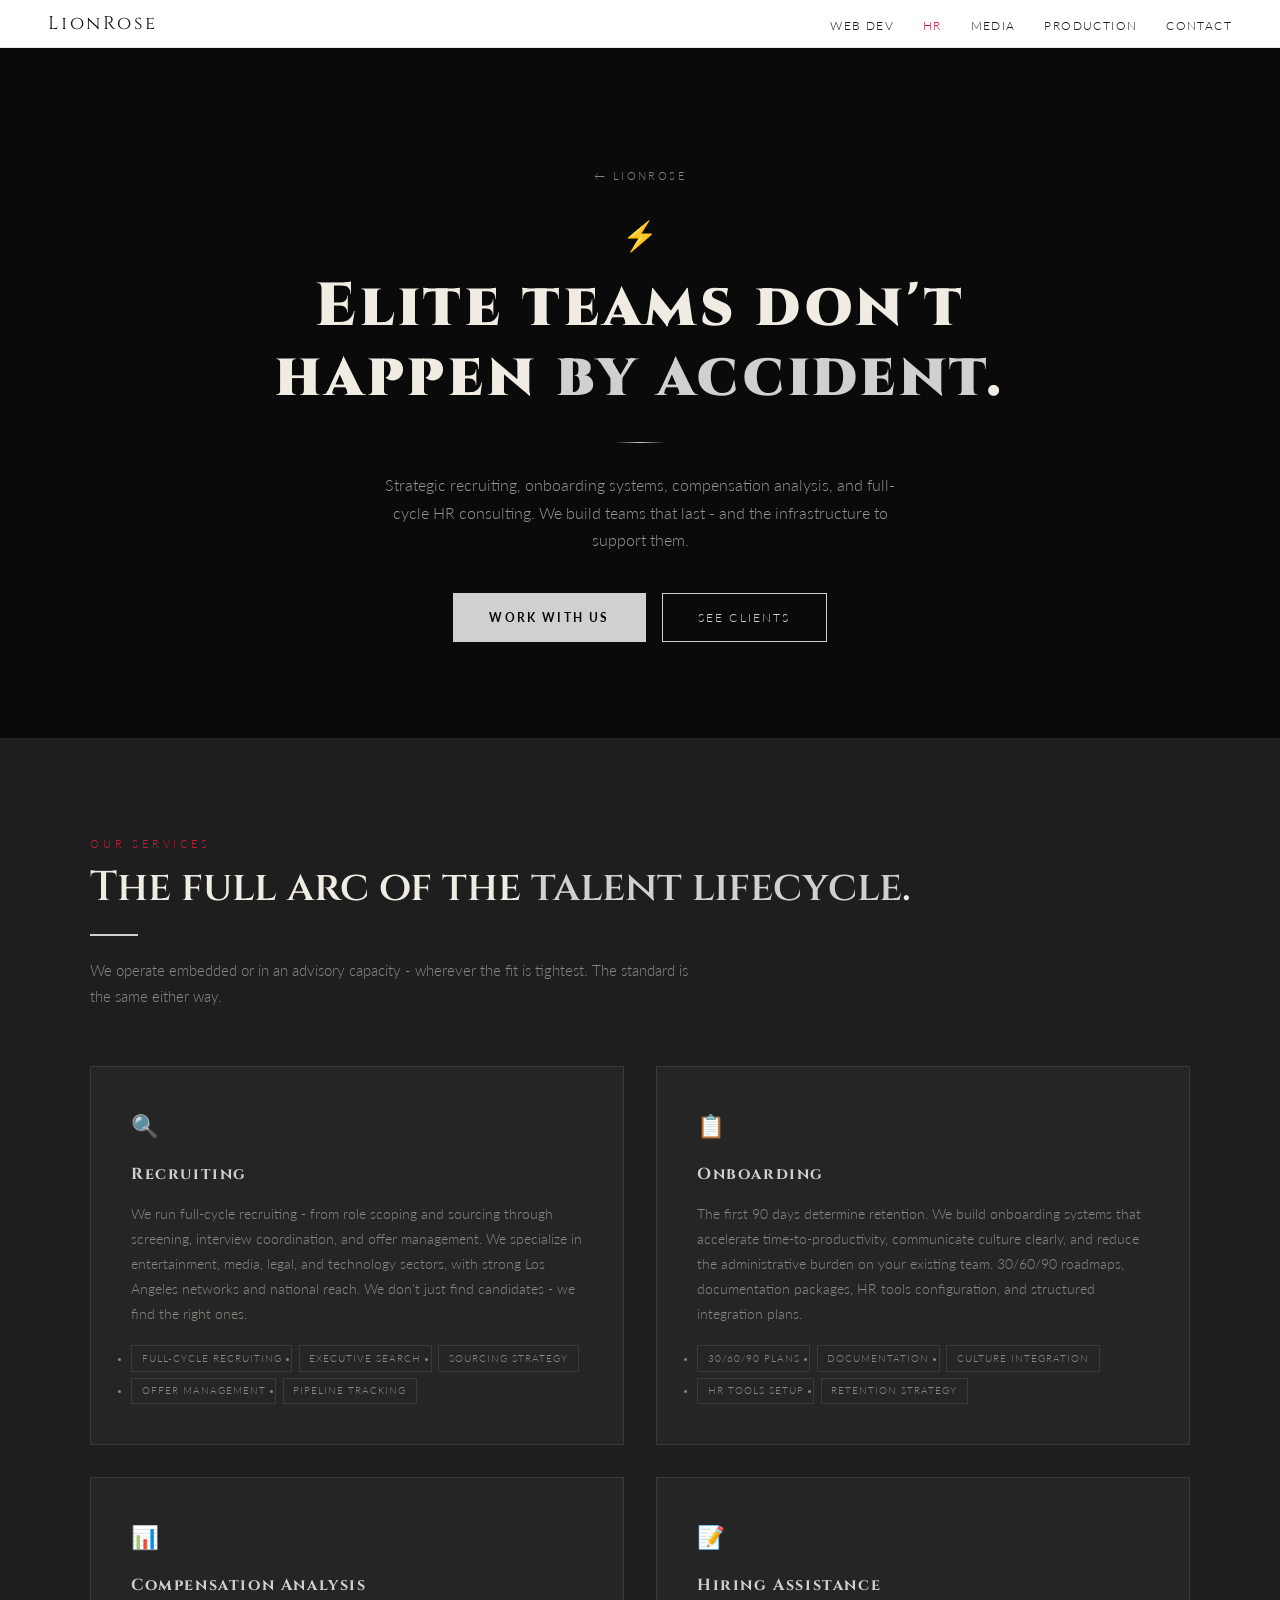
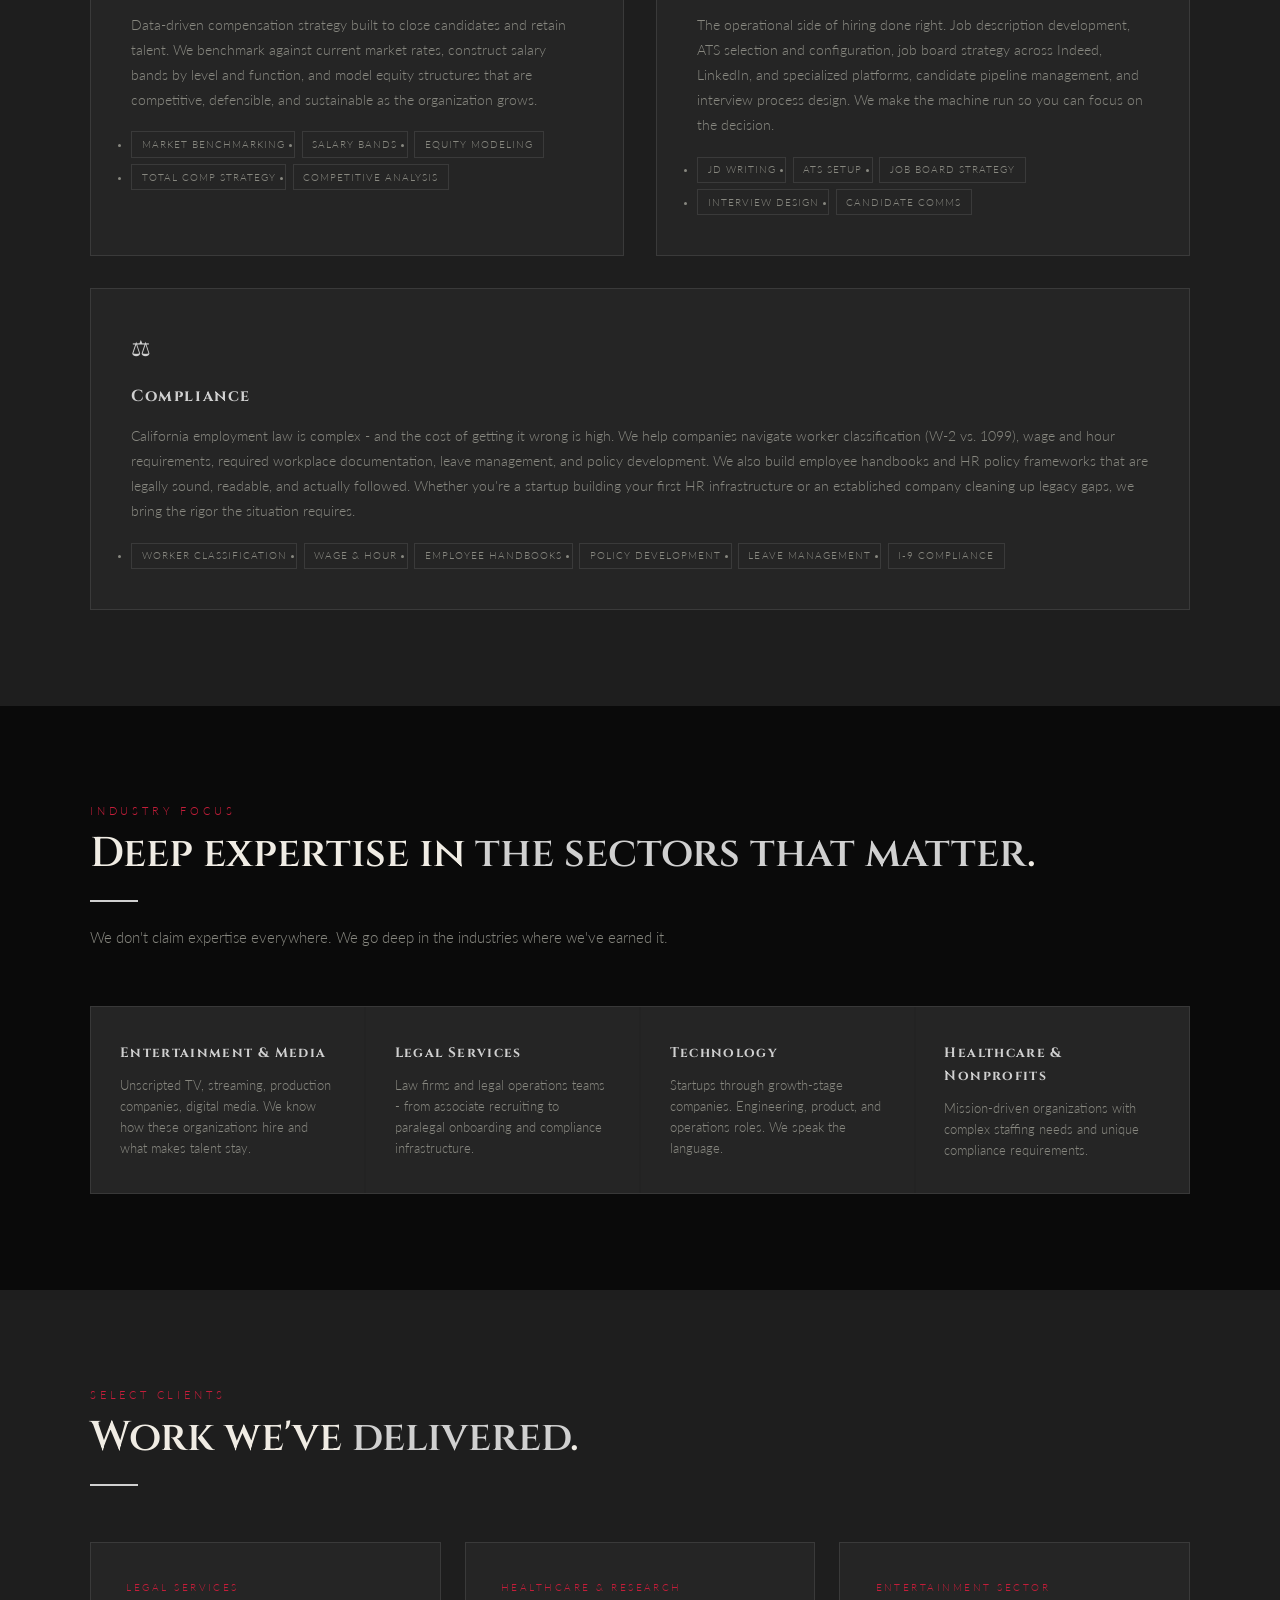
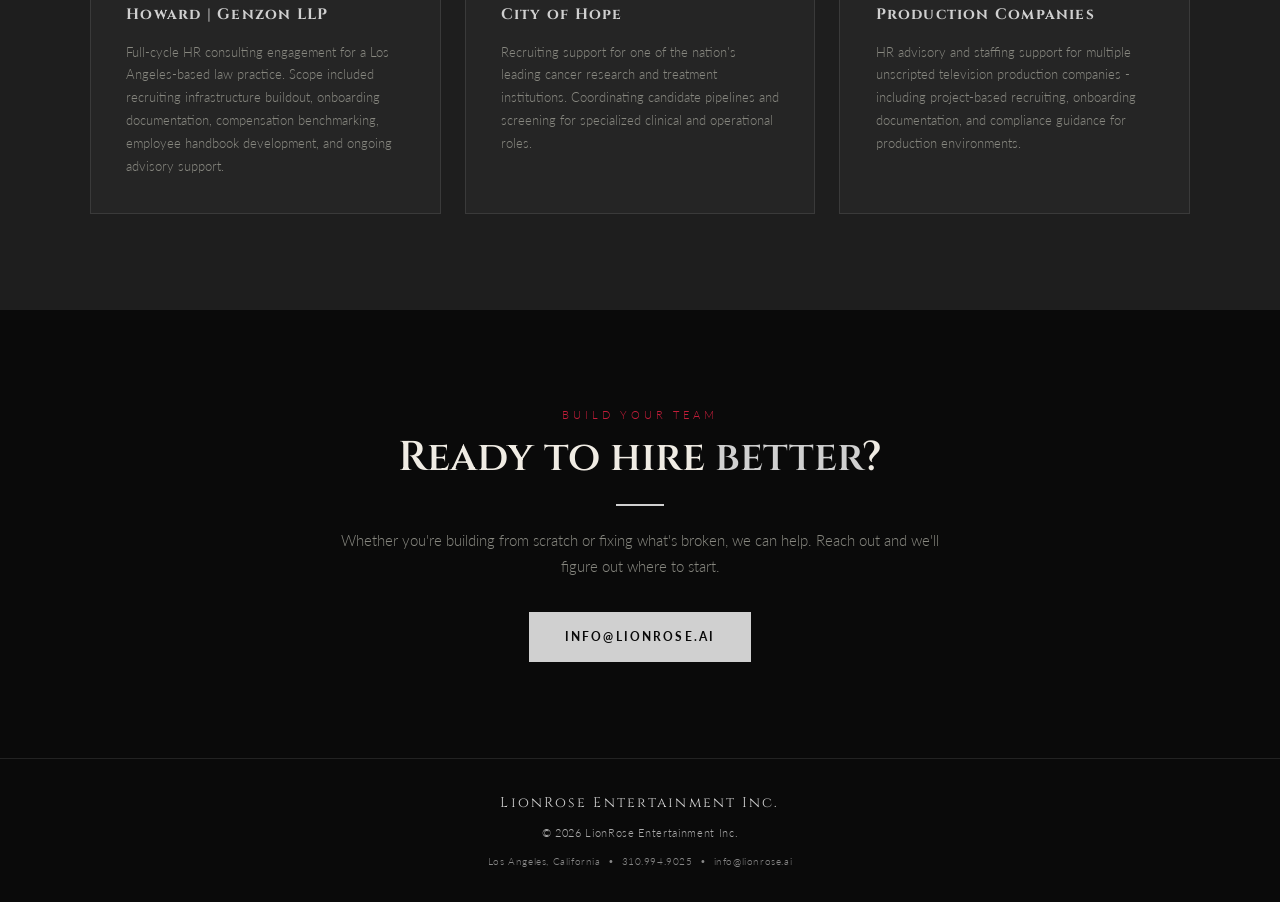
==== hr.html @ 3f45e8d4 "Add service detail pages for Web Dev, HR, Media, Production" ====
<!DOCTYPE html>
<html lang="en">
<head>
  <meta charset="UTF-8" />
  <meta name="viewport" content="width=device-width, initial-scale=1.0" />
  <title>Human Resources | LionRose</title>
  <link href="https://fonts.googleapis.com/css2?family=Cinzel:wght@400;600;900&family=Lato:wght@300;400;700&display=swap" rel="stylesheet" />
  <style>
    *, *::before, *::after { box-sizing: border-box; margin: 0; padding: 0; }
    :root {
      --black:    #0a0a0a;
      --dark:     #1e1e1e;
      --card-bg:  #252525;
      --silver:   #d0d0d0;
      --silver-lt:#f0f0f0;
      --red:      #c41e3a;
      --white:    #f0ece4;
      --muted:    #888880;
      --border:   rgba(200,200,200,0.13);
    }
    html { scroll-behavior: smooth; }
    body { background: var(--black); color: var(--white); font-family: 'Lato', sans-serif; font-weight: 300; line-height: 1.7; overflow-x: hidden; }
    nav { position: fixed; top: 0; left: 0; right: 0; z-index: 100; display: flex; align-items: center; justify-content: space-between; padding: 0.5rem 3rem; background: #ffffff; border-bottom: 1px solid #e8e8e8; box-shadow: 0 1px 6px rgba(0,0,0,0.07); }
    .nav-logo { font-family: 'Cinzel', serif; font-size: 1.15rem; letter-spacing: 0.15em; color: #111111; text-decoration: none; }
    .nav-links { display: flex; gap: 1.8rem; list-style: none; }
    .nav-links a { color: #1a1a1a; text-decoration: none; font-size: 0.73rem; letter-spacing: 0.12em; text-transform: uppercase; transition: color 0.2s; }
    .nav-links a:hover, .nav-links a.active { color: var(--red); }
    @keyframes up { from { opacity:0; transform:translateY(16px); } to { opacity:1; transform:translateY(0); } }
    .page-hero { padding: 10rem 2rem 6rem; background: var(--black); text-align: center; border-bottom: 1px solid var(--border); }
    .back-link { margin-bottom: 1.5rem; animation: up 0.5s ease both; }
    .back-link a { font-size: 0.68rem; letter-spacing: 0.22em; text-transform: uppercase; color: var(--muted); text-decoration: none; transition: color 0.2s; }
    .back-link a:hover { color: var(--silver); }
    .page-icon { font-size: 1.8rem; color: var(--silver); margin-bottom: 0.8rem; animation: up 0.5s 0.06s ease both; }
    .page-title { font-family: 'Cinzel', serif; font-size: clamp(2rem, 5vw, 3.8rem); font-weight: 900; letter-spacing: 0.06em; line-height: 1.15; color: var(--white); animation: up 0.5s 0.12s ease both; }
    .page-title span { color: var(--silver); }
    .divider { margin: 1.8rem auto; width: 50px; height: 1px; background: linear-gradient(to right, transparent, var(--silver), transparent); animation: up 0.5s 0.18s ease both; }
    .hero-desc { max-width: 540px; margin: 0 auto; font-size: 1rem; color: #9a9490; animation: up 0.5s 0.22s ease both; }
    .btn-group { margin-top: 2.5rem; display: flex; gap: 1rem; flex-wrap: wrap; justify-content: center; animation: up 0.5s 0.28s ease both; }
    .btn { padding: 0.85rem 2.2rem; font-family: 'Lato', sans-serif; font-size: 0.75rem; letter-spacing: 0.18em; text-transform: uppercase; text-decoration: none; border: 1px solid; transition: all 0.25s; display: inline-block; cursor: pointer; }
    .btn-primary { background: var(--silver); border-color: var(--silver); color: #0a0a0a; font-weight: 700; }
    .btn-primary:hover { background: var(--silver-lt); }
    .btn-secondary { background: transparent; border-color: var(--silver); color: var(--silver); }
    .btn-secondary:hover { background: rgba(200,200,200,0.08); }
    .container { max-width: 1100px; margin: 0 auto; }
    section { padding: 6rem 2rem; }
    .sec-label { font-size: 0.68rem; letter-spacing: 0.35em; text-transform: uppercase; color: var(--red); margin-bottom: 0.6rem; }
    .sec-title { font-family: 'Cinzel', serif; font-size: clamp(1.7rem, 4vw, 2.6rem); font-weight: 600; color: var(--white); line-height: 1.15; }
    .sec-title span { color: var(--silver); }
    .sec-sub { margin-top: 1rem; max-width: 600px; color: var(--muted); font-size: 0.95rem; }
    .silver-line { width: 48px; height: 2px; background: var(--silver); margin: 1.4rem 0; }
    #svc-detail { background: var(--dark); }
    .detail-grid { display: grid; grid-template-columns: repeat(auto-fit, minmax(460px, 1fr)); gap: 2rem; margin-top: 3.5rem; }
    .detail-card { background: var(--card-bg); border: 1px solid var(--border); padding: 2.5rem; position: relative; overflow: hidden; }
    .detail-card::after { content: ''; position: absolute; top: 0; left: 0; width: 3px; height: 100%; background: linear-gradient(to bottom, var(--red), var(--silver)); transform: scaleY(0); transform-origin: top; transition: transform 0.35s; }
    .detail-card:hover::after { transform: scaleY(1); }
    .dc-icon { font-size: 1.4rem; color: var(--silver); margin-bottom: 1rem; }
    .dc-title { font-family: 'Cinzel', serif; font-size: 1rem; letter-spacing: 0.1em; color: var(--silver); margin-bottom: 0.8rem; }
    .dc-body { font-size: 0.87rem; color: var(--muted); line-height: 1.8; }
    .tag-list { margin-top: 1.2rem; display: flex; flex-wrap: wrap; gap: 0.4rem; }
    .tag { font-size: 0.63rem; letter-spacing: 0.1em; text-transform: uppercase; padding: 0.22rem 0.6rem; border: 1px solid var(--border); color: var(--muted); }
    #industries { background: var(--black); }
    .ind-grid { display: grid; grid-template-columns: repeat(auto-fit, minmax(200px, 1fr)); gap: 1.5px; background: var(--border); border: 1px solid var(--border); margin-top: 3.5rem; }
    .ind-item { background: var(--card-bg); padding: 2rem 1.8rem; border-top: 3px solid transparent; transition: border-color 0.3s; }
    .ind-item:hover { border-top-color: var(--red); }
    .ind-item h4 { font-family: 'Cinzel', serif; font-size: 0.85rem; letter-spacing: 0.1em; color: var(--silver); margin-bottom: 0.6rem; }
    .ind-item p { font-size: 0.82rem; color: var(--muted); line-height: 1.6; }
    #work { background: var(--dark); }
    .work-grid { display: grid; grid-template-columns: repeat(auto-fit, minmax(290px, 1fr)); gap: 1.5rem; margin-top: 3.5rem; }
    .work-card { background: var(--card-bg); border: 1px solid var(--border); padding: 2.2rem; transition: transform 0.2s; position: relative; }
    .work-card:hover { transform: translateY(-3px); }
    .work-card::before { content: ''; position: absolute; bottom: 0; left: 0; width: 100%; height: 2px; background: linear-gradient(to right, var(--red), var(--silver)); transform: scaleX(0); transform-origin: left; transition: transform 0.35s; }
    .work-card:hover::before { transform: scaleX(1); }
    .wc-label { font-size: 0.62rem; letter-spacing: 0.25em; text-transform: uppercase; color: var(--red); margin-bottom: 0.4rem; }
    .wc-title { font-family: 'Cinzel', serif; font-size: 0.95rem; letter-spacing: 0.08em; color: var(--silver); margin-bottom: 0.8rem; }
    .wc-body { font-size: 0.84rem; color: var(--muted); line-height: 1.7; }
    #cta-band { background: var(--black); text-align: center; }
    #cta-band .silver-line { margin: 1.4rem auto; }
    #cta-band .sec-sub { margin: 0 auto 2rem; text-align: center; }
    footer { padding: 2rem 3rem; border-top: 1px solid var(--border); display: flex; flex-direction: column; align-items: center; gap: 0.5rem; text-align: center; }
    .footer-name { font-family: 'Cinzel', serif; font-size: 0.88rem; letter-spacing: 0.15em; color: var(--silver); }
    .footer-copy { font-size: 0.7rem; color: #aaa; letter-spacing: 0.06em; }
    .footer-small { font-size: 0.62rem; color: #888; letter-spacing: 0.06em; margin-top: 0.2rem; }
    ::-webkit-scrollbar { width: 5px; }
    ::-webkit-scrollbar-track { background: var(--black); }
    ::-webkit-scrollbar-thumb { background: #2a2a2a; border-radius: 3px; }
    @media (max-width: 640px) { nav { padding: 1rem 1.5rem; } .nav-links { gap: 1rem; } .nav-links a { font-size: 0.65rem; } .detail-grid { grid-template-columns: 1fr; } .work-grid { grid-template-columns: 1fr; } }
  </style>
</head>
<body>

<nav>
  <a class="nav-logo" href="/">LionRose</a>
  <ul class="nav-links">
    <li><a href="web.html">Web Dev</a></li>
    <li><a href="hr.html" class="active">HR</a></li>
    <li><a href="media.html">Media</a></li>
    <li><a href="production.html">Production</a></li>
    <li><a href="/#contact">Contact</a></li>
  </ul>
</nav>

<div class="page-hero">
  <div class="hero-content">
    <p class="back-link"><a href="/">&#8592; LionRose</a></p>
    <p class="page-icon">&#9889;</p>
    <h1 class="page-title">Elite teams don't<br>happen <span>by accident</span>.</h1>
    <div class="divider"></div>
    <p class="hero-desc">Strategic recruiting, onboarding systems, compensation analysis, and full-cycle HR consulting. We build teams that last - and the infrastructure to support them.</p>
    <div class="btn-group">
      <a class="btn btn-primary" href="mailto:info@lionrose.ai">Work With Us</a>
      <a class="btn btn-secondary" href="/#clients">See Clients</a>
    </div>
  </div>
</div>

<section id="svc-detail">
  <div class="container">
    <p class="sec-label">Our Services</p>
    <h2 class="sec-title">The full arc of the <span>talent lifecycle</span>.</h2>
    <div class="silver-line"></div>
    <p class="sec-sub">We operate embedded or in an advisory capacity - wherever the fit is tightest. The standard is the same either way.</p>
    <div class="detail-grid">

      <div class="detail-card">
        <div class="dc-icon">&#128269;</div>
        <h3 class="dc-title">Recruiting</h3>
        <p class="dc-body">We run full-cycle recruiting - from role scoping and sourcing through screening, interview coordination, and offer management. We specialize in entertainment, media, legal, and technology sectors, with strong Los Angeles networks and national reach. We don't just find candidates - we find the right ones.</p>
        <ul class="tag-list"><li class="tag">Full-Cycle Recruiting</li><li class="tag">Executive Search</li><li class="tag">Sourcing Strategy</li><li class="tag">Offer Management</li><li class="tag">Pipeline Tracking</li></ul>
      </div>

      <div class="detail-card">
        <div class="dc-icon">&#128203;</div>
        <h3 class="dc-title">Onboarding</h3>
        <p class="dc-body">The first 90 days determine retention. We build onboarding systems that accelerate time-to-productivity, communicate culture clearly, and reduce the administrative burden on your existing team. 30/60/90 roadmaps, documentation packages, HR tools configuration, and structured integration plans.</p>
        <ul class="tag-list"><li class="tag">30/60/90 Plans</li><li class="tag">Documentation</li><li class="tag">Culture Integration</li><li class="tag">HR Tools Setup</li><li class="tag">Retention Strategy</li></ul>
      </div>

      <div class="detail-card">
        <div class="dc-icon">&#128202;</div>
        <h3 class="dc-title">Compensation Analysis</h3>
        <p class="dc-body">Data-driven compensation strategy built to close candidates and retain talent. We benchmark against current market rates, construct salary bands by level and function, and model equity structures that are competitive, defensible, and sustainable as the organization grows.</p>
        <ul class="tag-list"><li class="tag">Market Benchmarking</li><li class="tag">Salary Bands</li><li class="tag">Equity Modeling</li><li class="tag">Total Comp Strategy</li><li class="tag">Competitive Analysis</li></ul>
      </div>

      <div class="detail-card">
        <div class="dc-icon">&#128221;</div>
        <h3 class="dc-title">Hiring Assistance</h3>
        <p class="dc-body">The operational side of hiring done right. Job description development, ATS selection and configuration, job board strategy across Indeed, LinkedIn, and specialized platforms, candidate pipeline management, and interview process design. We make the machine run so you can focus on the decision.</p>
        <ul class="tag-list"><li class="tag">JD Writing</li><li class="tag">ATS Setup</li><li class="tag">Job Board Strategy</li><li class="tag">Interview Design</li><li class="tag">Candidate Comms</li></ul>
      </div>

      <div class="detail-card" style="grid-column: 1 / -1;">
        <div class="dc-icon">&#9878;</div>
        <h3 class="dc-title">Compliance</h3>
        <p class="dc-body">California employment law is complex - and the cost of getting it wrong is high. We help companies navigate worker classification (W-2 vs. 1099), wage and hour requirements, required workplace documentation, leave management, and policy development. We also build employee handbooks and HR policy frameworks that are legally sound, readable, and actually followed. Whether you're a startup building your first HR infrastructure or an established company cleaning up legacy gaps, we bring the rigor the situation requires.</p>
        <ul class="tag-list"><li class="tag">Worker Classification</li><li class="tag">Wage &amp; Hour</li><li class="tag">Employee Handbooks</li><li class="tag">Policy Development</li><li class="tag">Leave Management</li><li class="tag">I-9 Compliance</li></ul>
      </div>

    </div>
  </div>
</section>

<section id="industries">
  <div class="container">
    <p class="sec-label">Industry Focus</p>
    <h2 class="sec-title">Deep expertise in <span>the sectors that matter</span>.</h2>
    <div class="silver-line"></div>
    <p class="sec-sub">We don't claim expertise everywhere. We go deep in the industries where we've earned it.</p>
    <div class="ind-grid">
      <div class="ind-item">
        <h4>Entertainment &amp; Media</h4>
        <p>Unscripted TV, streaming, production companies, digital media. We know how these organizations hire and what makes talent stay.</p>
      </div>
      <div class="ind-item">
        <h4>Legal Services</h4>
        <p>Law firms and legal operations teams - from associate recruiting to paralegal onboarding and compliance infrastructure.</p>
      </div>
      <div class="ind-item">
        <h4>Technology</h4>
        <p>Startups through growth-stage companies. Engineering, product, and operations roles. We speak the language.</p>
      </div>
      <div class="ind-item">
        <h4>Healthcare &amp; Nonprofits</h4>
        <p>Mission-driven organizations with complex staffing needs and unique compliance requirements.</p>
      </div>
    </div>
  </div>
</section>

<section id="work">
  <div class="container">
    <p class="sec-label">Select Clients</p>
    <h2 class="sec-title">Work we've <span>delivered</span>.</h2>
    <div class="silver-line"></div>
    <div class="work-grid">

      <div class="work-card">
        <p class="wc-label">Legal Services</p>
        <h3 class="wc-title">Howard | Genzon LLP</h3>
        <p class="wc-body">Full-cycle HR consulting engagement for a Los Angeles-based law practice. Scope included recruiting infrastructure buildout, onboarding documentation, compensation benchmarking, employee handbook development, and ongoing advisory support.</p>
      </div>

      <div class="work-card">
        <p class="wc-label">Healthcare &amp; Research</p>
        <h3 class="wc-title">City of Hope</h3>
        <p class="wc-body">Recruiting support for one of the nation's leading cancer research and treatment institutions. Coordinating candidate pipelines and screening for specialized clinical and operational roles.</p>
      </div>

      <div class="work-card">
        <p class="wc-label">Entertainment Sector</p>
        <h3 class="wc-title">Production Companies</h3>
        <p class="wc-body">HR advisory and staffing support for multiple unscripted television production companies - including project-based recruiting, onboarding documentation, and compliance guidance for production environments.</p>
      </div>

    </div>
  </div>
</section>

<section id="cta-band">
  <div class="container">
    <p class="sec-label">Build Your Team</p>
    <h2 class="sec-title">Ready to hire <span>better</span>?</h2>
    <div class="silver-line"></div>
    <p class="sec-sub">Whether you're building from scratch or fixing what's broken, we can help. Reach out and we'll figure out where to start.</p>
    <div style="margin-top:2rem;">
      <a class="btn btn-primary" href="mailto:info@lionrose.ai">info@lionrose.ai</a>
    </div>
  </div>
</section>

<footer>
  <span class="footer-name">LionRose Entertainment Inc.</span>
  <span class="footer-copy">&copy; 2026 LionRose Entertainment Inc.</span>
  <span class="footer-small">Los Angeles, California &nbsp;&bull;&nbsp; 310.994.9025 &nbsp;&bull;&nbsp; info@lionrose.ai</span>
</footer>

</body>
</html>
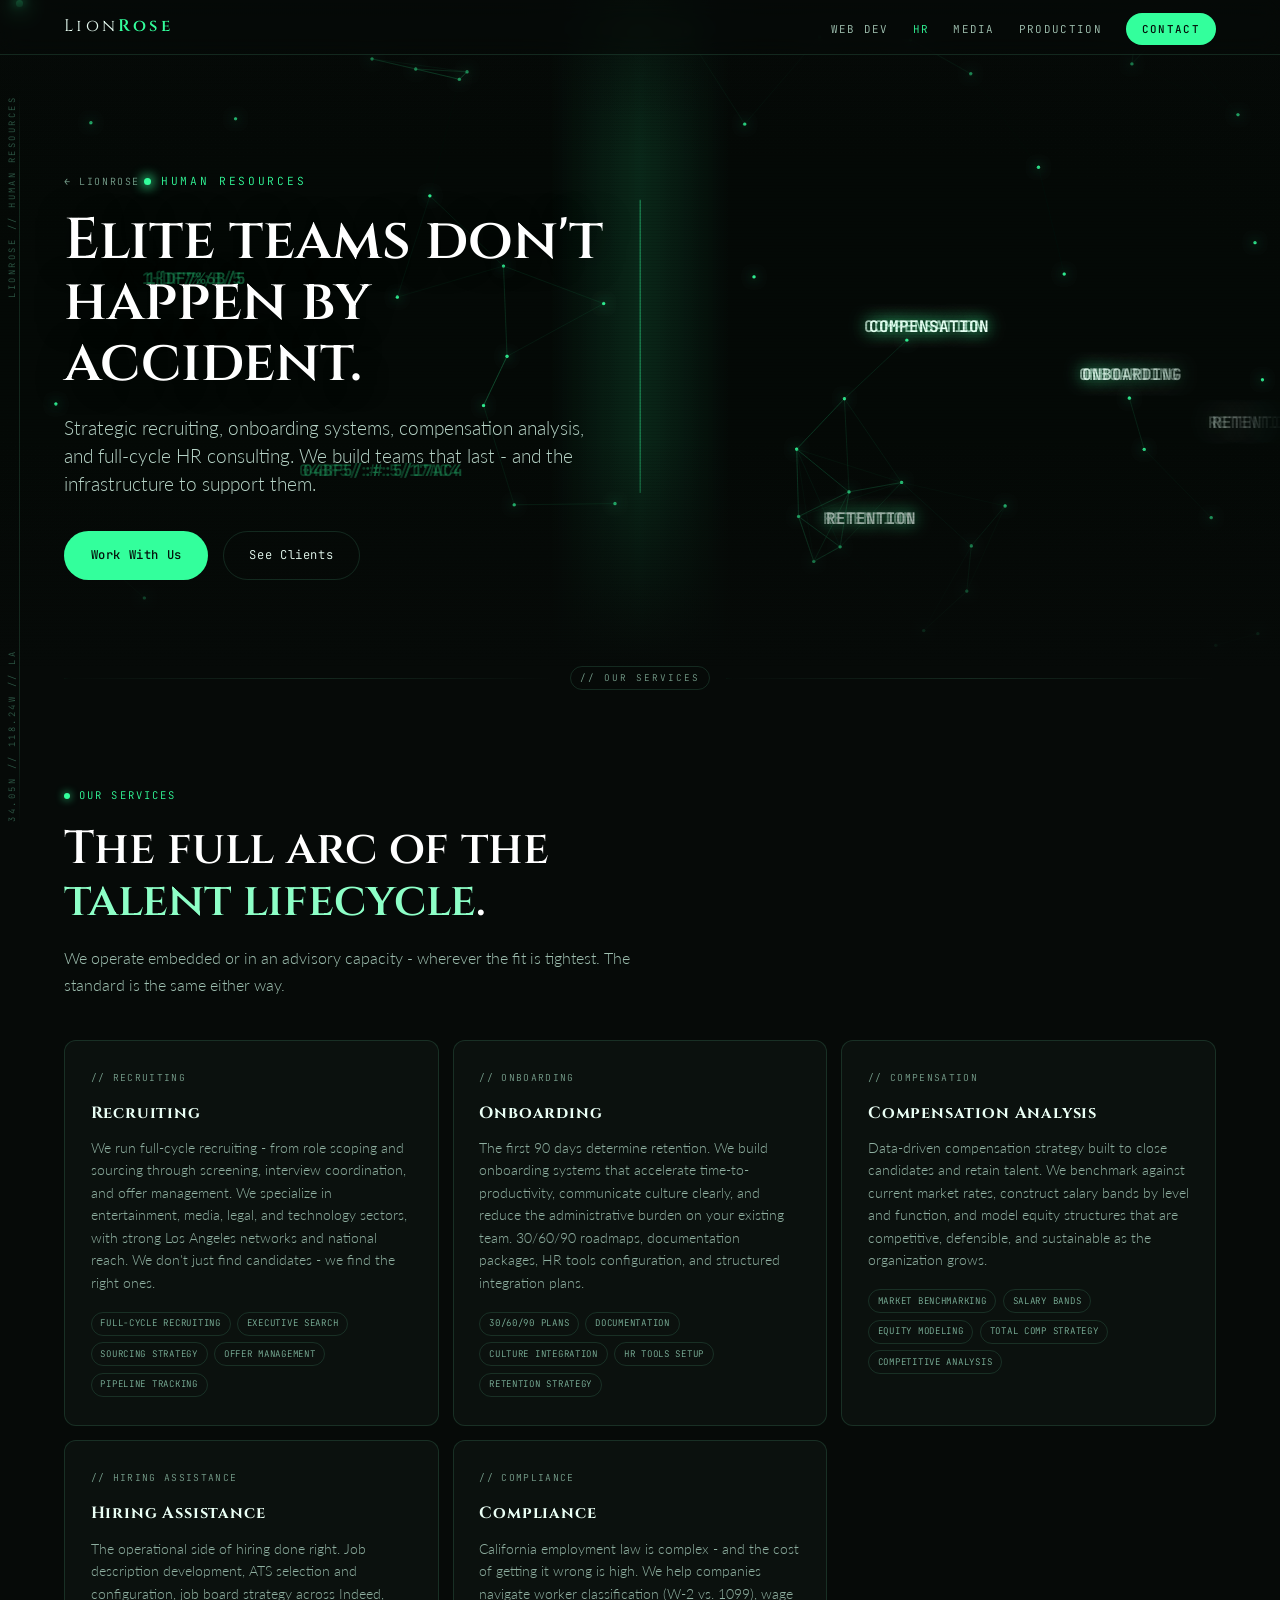
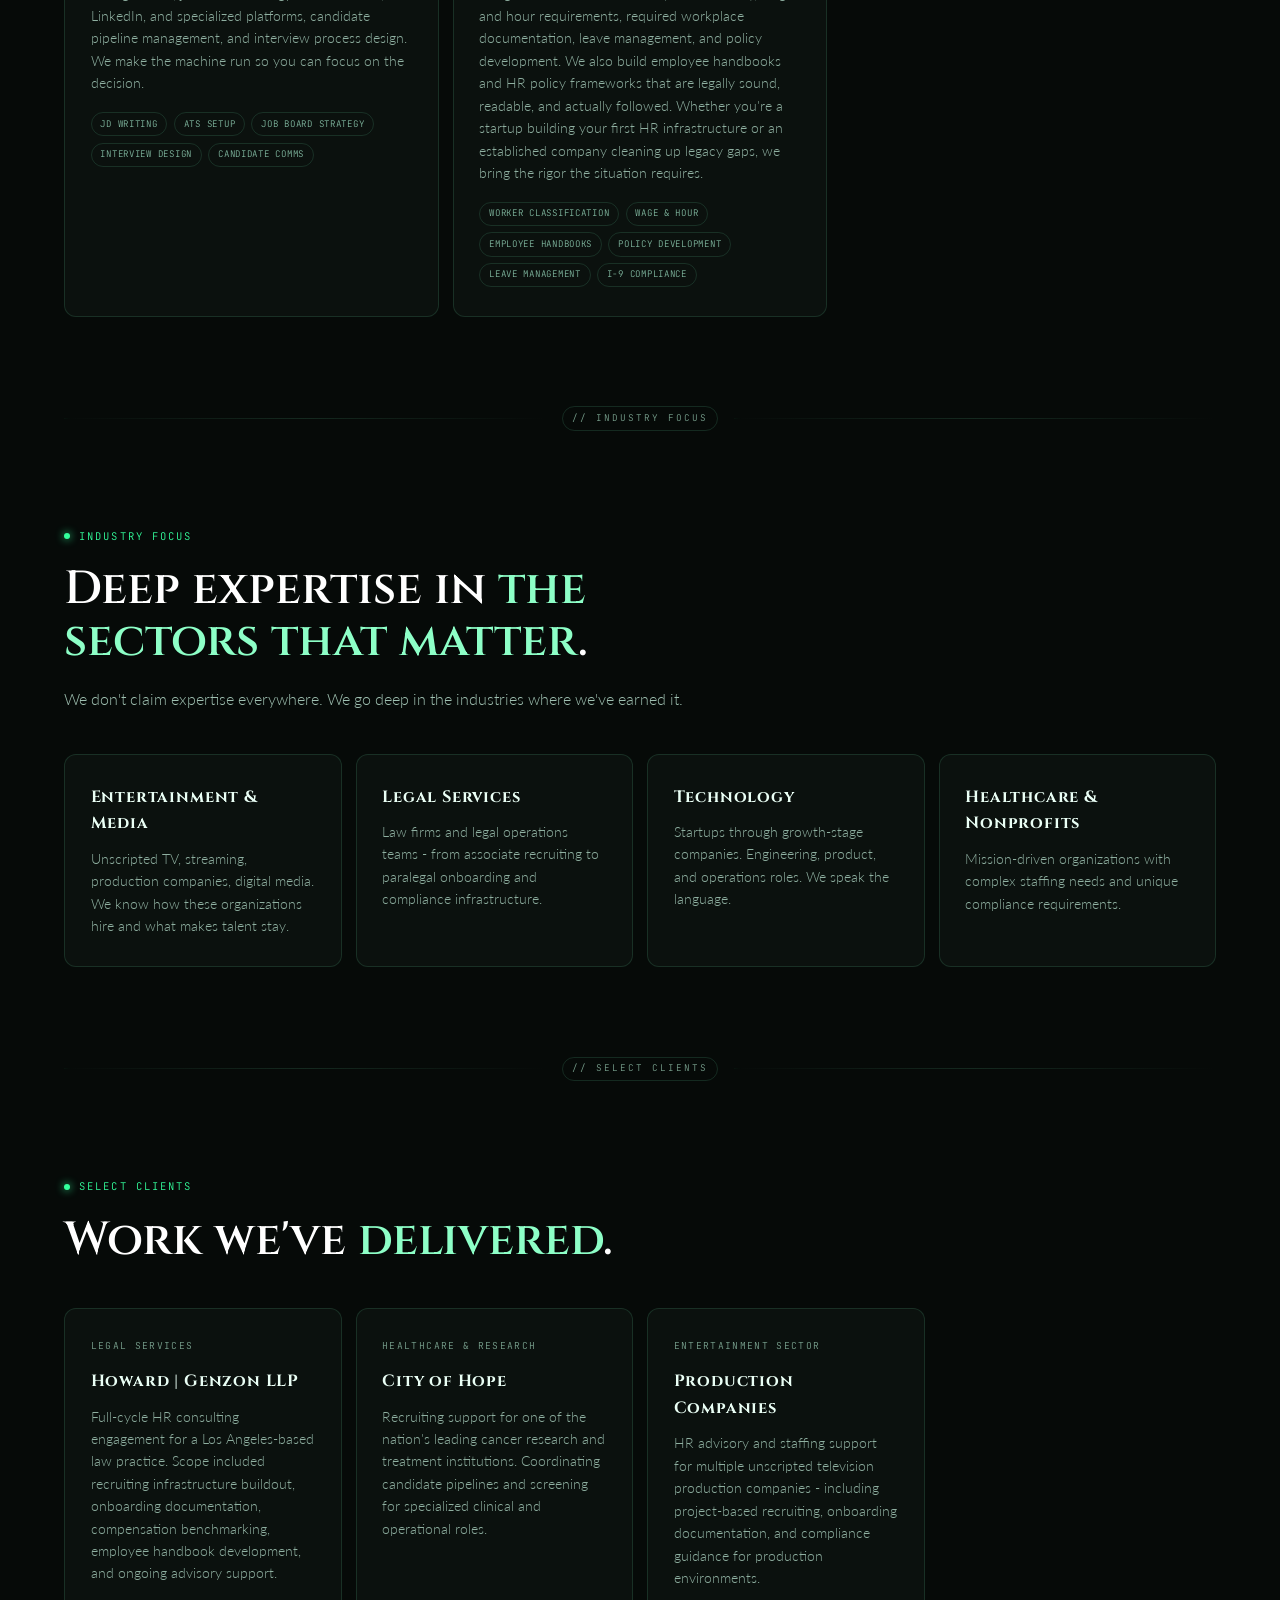
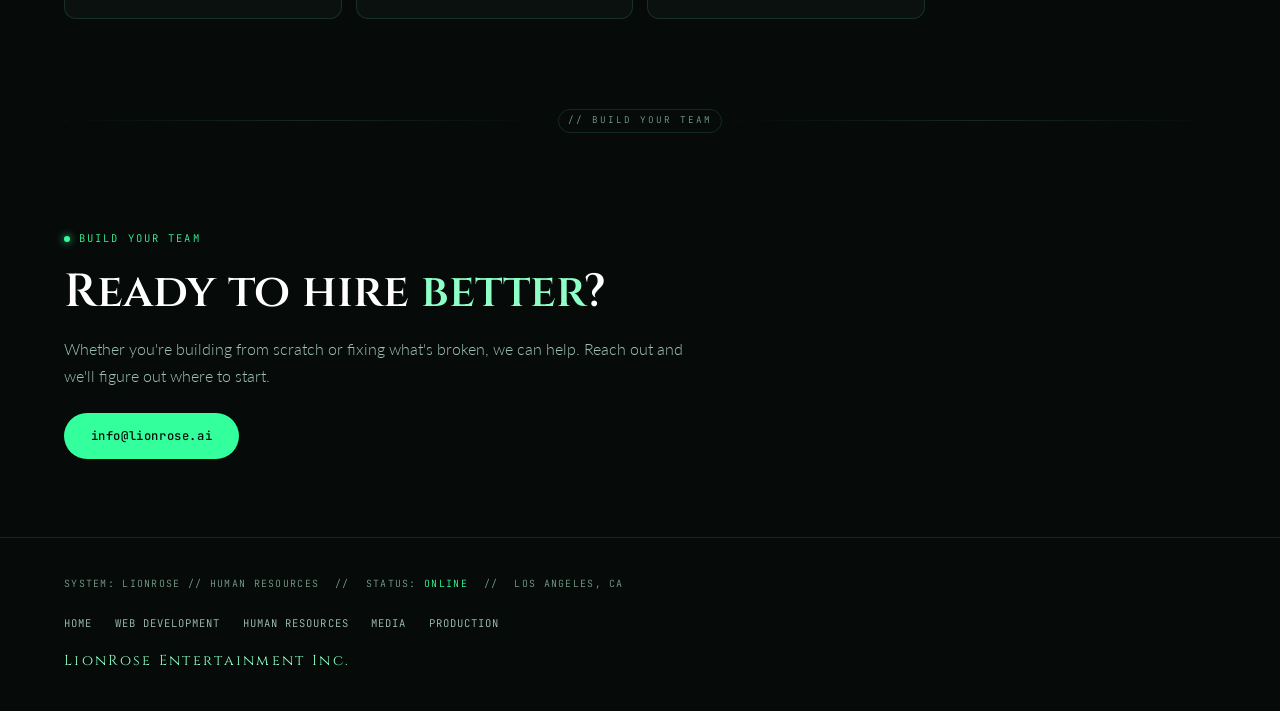
==== commit 0debeed2: "Green digital reskin: all 5 pages, shared theme, decode hero, animated flair, client logos" ====
--- a/hr.html
+++ b/hr.html
@@ -1,238 +1,107 @@
 <!DOCTYPE html>
 <html lang="en">
 <head>
-  <meta charset="UTF-8" />
-  <meta name="viewport" content="width=device-width, initial-scale=1.0" />
-  <title>Human Resources | LionRose</title>
-  <link href="https://fonts.googleapis.com/css2?family=Cinzel:wght@400;600;900&family=Lato:wght@300;400;700&display=swap" rel="stylesheet" />
-  <style>
-    *, *::before, *::after { box-sizing: border-box; margin: 0; padding: 0; }
-    :root {
-      --black:    #0a0a0a;
-      --dark:     #1e1e1e;
-      --card-bg:  #252525;
-      --silver:   #d0d0d0;
-      --silver-lt:#f0f0f0;
-      --red:      #c41e3a;
-      --white:    #f0ece4;
-      --muted:    #888880;
-      --border:   rgba(200,200,200,0.13);
-    }
-    html { scroll-behavior: smooth; }
-    body { background: var(--black); color: var(--white); font-family: 'Lato', sans-serif; font-weight: 300; line-height: 1.7; overflow-x: hidden; }
-    nav { position: fixed; top: 0; left: 0; right: 0; z-index: 100; display: flex; align-items: center; justify-content: space-between; padding: 0.5rem 3rem; background: #ffffff; border-bottom: 1px solid #e8e8e8; box-shadow: 0 1px 6px rgba(0,0,0,0.07); }
-    .nav-logo { font-family: 'Cinzel', serif; font-size: 1.15rem; letter-spacing: 0.15em; color: #111111; text-decoration: none; }
-    .nav-links { display: flex; gap: 1.8rem; list-style: none; }
-    .nav-links a { color: #1a1a1a; text-decoration: none; font-size: 0.73rem; letter-spacing: 0.12em; text-transform: uppercase; transition: color 0.2s; }
-    .nav-links a:hover, .nav-links a.active { color: var(--red); }
-    @keyframes up { from { opacity:0; transform:translateY(16px); } to { opacity:1; transform:translateY(0); } }
-    .page-hero { padding: 10rem 2rem 6rem; background: var(--black); text-align: center; border-bottom: 1px solid var(--border); }
-    .back-link { margin-bottom: 1.5rem; animation: up 0.5s ease both; }
-    .back-link a { font-size: 0.68rem; letter-spacing: 0.22em; text-transform: uppercase; color: var(--muted); text-decoration: none; transition: color 0.2s; }
-    .back-link a:hover { color: var(--silver); }
-    .page-icon { font-size: 1.8rem; color: var(--silver); margin-bottom: 0.8rem; animation: up 0.5s 0.06s ease both; }
-    .page-title { font-family: 'Cinzel', serif; font-size: clamp(2rem, 5vw, 3.8rem); font-weight: 900; letter-spacing: 0.06em; line-height: 1.15; color: var(--white); animation: up 0.5s 0.12s ease both; }
-    .page-title span { color: var(--silver); }
-    .divider { margin: 1.8rem auto; width: 50px; height: 1px; background: linear-gradient(to right, transparent, var(--silver), transparent); animation: up 0.5s 0.18s ease both; }
-    .hero-desc { max-width: 540px; margin: 0 auto; font-size: 1rem; color: #9a9490; animation: up 0.5s 0.22s ease both; }
-    .btn-group { margin-top: 2.5rem; display: flex; gap: 1rem; flex-wrap: wrap; justify-content: center; animation: up 0.5s 0.28s ease both; }
-    .btn { padding: 0.85rem 2.2rem; font-family: 'Lato', sans-serif; font-size: 0.75rem; letter-spacing: 0.18em; text-transform: uppercase; text-decoration: none; border: 1px solid; transition: all 0.25s; display: inline-block; cursor: pointer; }
-    .btn-primary { background: var(--silver); border-color: var(--silver); color: #0a0a0a; font-weight: 700; }
-    .btn-primary:hover { background: var(--silver-lt); }
-    .btn-secondary { background: transparent; border-color: var(--silver); color: var(--silver); }
-    .btn-secondary:hover { background: rgba(200,200,200,0.08); }
-    .container { max-width: 1100px; margin: 0 auto; }
-    section { padding: 6rem 2rem; }
-    .sec-label { font-size: 0.68rem; letter-spacing: 0.35em; text-transform: uppercase; color: var(--red); margin-bottom: 0.6rem; }
-    .sec-title { font-family: 'Cinzel', serif; font-size: clamp(1.7rem, 4vw, 2.6rem); font-weight: 600; color: var(--white); line-height: 1.15; }
-    .sec-title span { color: var(--silver); }
-    .sec-sub { margin-top: 1rem; max-width: 600px; color: var(--muted); font-size: 0.95rem; }
-    .silver-line { width: 48px; height: 2px; background: var(--silver); margin: 1.4rem 0; }
-    #svc-detail { background: var(--dark); }
-    .detail-grid { display: grid; grid-template-columns: repeat(auto-fit, minmax(460px, 1fr)); gap: 2rem; margin-top: 3.5rem; }
-    .detail-card { background: var(--card-bg); border: 1px solid var(--border); padding: 2.5rem; position: relative; overflow: hidden; }
-    .detail-card::after { content: ''; position: absolute; top: 0; left: 0; width: 3px; height: 100%; background: linear-gradient(to bottom, var(--red), var(--silver)); transform: scaleY(0); transform-origin: top; transition: transform 0.35s; }
-    .detail-card:hover::after { transform: scaleY(1); }
-    .dc-icon { font-size: 1.4rem; color: var(--silver); margin-bottom: 1rem; }
-    .dc-title { font-family: 'Cinzel', serif; font-size: 1rem; letter-spacing: 0.1em; color: var(--silver); margin-bottom: 0.8rem; }
-    .dc-body { font-size: 0.87rem; color: var(--muted); line-height: 1.8; }
-    .tag-list { margin-top: 1.2rem; display: flex; flex-wrap: wrap; gap: 0.4rem; }
-    .tag { font-size: 0.63rem; letter-spacing: 0.1em; text-transform: uppercase; padding: 0.22rem 0.6rem; border: 1px solid var(--border); color: var(--muted); }
-    #industries { background: var(--black); }
-    .ind-grid { display: grid; grid-template-columns: repeat(auto-fit, minmax(200px, 1fr)); gap: 1.5px; background: var(--border); border: 1px solid var(--border); margin-top: 3.5rem; }
-    .ind-item { background: var(--card-bg); padding: 2rem 1.8rem; border-top: 3px solid transparent; transition: border-color 0.3s; }
-    .ind-item:hover { border-top-color: var(--red); }
-    .ind-item h4 { font-family: 'Cinzel', serif; font-size: 0.85rem; letter-spacing: 0.1em; color: var(--silver); margin-bottom: 0.6rem; }
-    .ind-item p { font-size: 0.82rem; color: var(--muted); line-height: 1.6; }
-    #work { background: var(--dark); }
-    .work-grid { display: grid; grid-template-columns: repeat(auto-fit, minmax(290px, 1fr)); gap: 1.5rem; margin-top: 3.5rem; }
-    .work-card { background: var(--card-bg); border: 1px solid var(--border); padding: 2.2rem; transition: transform 0.2s; position: relative; }
-    .work-card:hover { transform: translateY(-3px); }
-    .work-card::before { content: ''; position: absolute; bottom: 0; left: 0; width: 100%; height: 2px; background: linear-gradient(to right, var(--red), var(--silver)); transform: scaleX(0); transform-origin: left; transition: transform 0.35s; }
-    .work-card:hover::before { transform: scaleX(1); }
-    .wc-label { font-size: 0.62rem; letter-spacing: 0.25em; text-transform: uppercase; color: var(--red); margin-bottom: 0.4rem; }
-    .wc-title { font-family: 'Cinzel', serif; font-size: 0.95rem; letter-spacing: 0.08em; color: var(--silver); margin-bottom: 0.8rem; }
-    .wc-body { font-size: 0.84rem; color: var(--muted); line-height: 1.7; }
-    #cta-band { background: var(--black); text-align: center; }
-    #cta-band .silver-line { margin: 1.4rem auto; }
-    #cta-band .sec-sub { margin: 0 auto 2rem; text-align: center; }
-    footer { padding: 2rem 3rem; border-top: 1px solid var(--border); display: flex; flex-direction: column; align-items: center; gap: 0.5rem; text-align: center; }
-    .footer-name { font-family: 'Cinzel', serif; font-size: 0.88rem; letter-spacing: 0.15em; color: var(--silver); }
-    .footer-copy { font-size: 0.7rem; color: #aaa; letter-spacing: 0.06em; }
-    .footer-small { font-size: 0.62rem; color: #888; letter-spacing: 0.06em; margin-top: 0.2rem; }
-    ::-webkit-scrollbar { width: 5px; }
-    ::-webkit-scrollbar-track { background: var(--black); }
-    ::-webkit-scrollbar-thumb { background: #2a2a2a; border-radius: 3px; }
-    @media (max-width: 640px) { nav { padding: 1rem 1.5rem; } .nav-links { gap: 1rem; } .nav-links a { font-size: 0.65rem; } .detail-grid { grid-template-columns: 1fr; } .work-grid { grid-template-columns: 1fr; } }
-  </style>
+<meta charset="UTF-8" />
+<meta name="viewport" content="width=device-width, initial-scale=1.0" />
+<title>Human Resources | LionRose</title>
+<link href="https://fonts.googleapis.com/css2?family=Cinzel:wght@600;900&family=JetBrains+Mono:wght@400;500;700&family=Lato:wght@300;400;700&display=swap" rel="stylesheet" />
+<link rel="stylesheet" href="lionrose-green.css" />
 </head>
 <body>
 
+
+<div class="rail" aria-hidden="true">
+  <span class="cap top">LIONROSE // HUMAN RESOURCES</span>
+  <div class="track"></div><div class="node"></div>
+  <span class="cap">34.05N // 118.24W // LA</span>
+</div>
+
 <nav>
-  <a class="nav-logo" href="/">LionRose</a>
-  <ul class="nav-links">
+  <a class="logo" href="index.html">Lion<b>Rose</b></a>
+  <ul class="navlinks">
     <li><a href="web.html">Web Dev</a></li>
     <li><a href="hr.html" class="active">HR</a></li>
     <li><a href="media.html">Media</a></li>
     <li><a href="production.html">Production</a></li>
-    <li><a href="/#contact">Contact</a></li>
+    <li class="keep"><a class="navcta" href="index.html#contact">Contact</a></li>
   </ul>
 </nav>
 
-<div class="page-hero">
-  <div class="hero-content">
-    <p class="back-link"><a href="/">&#8592; LionRose</a></p>
-    <p class="page-icon">&#9889;</p>
-    <h1 class="page-title">Elite teams don't<br>happen <span>by accident</span>.</h1>
-    <div class="divider"></div>
-    <p class="hero-desc">Strategic recruiting, onboarding systems, compensation analysis, and full-cycle HR consulting. We build teams that last - and the infrastructure to support them.</p>
-    <div class="btn-group">
-      <a class="btn btn-primary" href="mailto:info@lionrose.ai">Work With Us</a>
-      <a class="btn btn-secondary" href="/#clients">See Clients</a>
-    </div>
-  </div>
-</div>
-
-<section id="svc-detail">
-  <div class="container">
-    <p class="sec-label">Our Services</p>
-    <h2 class="sec-title">The full arc of the <span>talent lifecycle</span>.</h2>
-    <div class="silver-line"></div>
-    <p class="sec-sub">We operate embedded or in an advisory capacity - wherever the fit is tightest. The standard is the same either way.</p>
-    <div class="detail-grid">
-
-      <div class="detail-card">
-        <div class="dc-icon">&#128269;</div>
-        <h3 class="dc-title">Recruiting</h3>
-        <p class="dc-body">We run full-cycle recruiting - from role scoping and sourcing through screening, interview coordination, and offer management. We specialize in entertainment, media, legal, and technology sectors, with strong Los Angeles networks and national reach. We don't just find candidates - we find the right ones.</p>
-        <ul class="tag-list"><li class="tag">Full-Cycle Recruiting</li><li class="tag">Executive Search</li><li class="tag">Sourcing Strategy</li><li class="tag">Offer Management</li><li class="tag">Pipeline Tracking</li></ul>
-      </div>
-
-      <div class="detail-card">
-        <div class="dc-icon">&#128203;</div>
-        <h3 class="dc-title">Onboarding</h3>
-        <p class="dc-body">The first 90 days determine retention. We build onboarding systems that accelerate time-to-productivity, communicate culture clearly, and reduce the administrative burden on your existing team. 30/60/90 roadmaps, documentation packages, HR tools configuration, and structured integration plans.</p>
-        <ul class="tag-list"><li class="tag">30/60/90 Plans</li><li class="tag">Documentation</li><li class="tag">Culture Integration</li><li class="tag">HR Tools Setup</li><li class="tag">Retention Strategy</li></ul>
-      </div>
-
-      <div class="detail-card">
-        <div class="dc-icon">&#128202;</div>
-        <h3 class="dc-title">Compensation Analysis</h3>
-        <p class="dc-body">Data-driven compensation strategy built to close candidates and retain talent. We benchmark against current market rates, construct salary bands by level and function, and model equity structures that are competitive, defensible, and sustainable as the organization grows.</p>
-        <ul class="tag-list"><li class="tag">Market Benchmarking</li><li class="tag">Salary Bands</li><li class="tag">Equity Modeling</li><li class="tag">Total Comp Strategy</li><li class="tag">Competitive Analysis</li></ul>
-      </div>
-
-      <div class="detail-card">
-        <div class="dc-icon">&#128221;</div>
-        <h3 class="dc-title">Hiring Assistance</h3>
-        <p class="dc-body">The operational side of hiring done right. Job description development, ATS selection and configuration, job board strategy across Indeed, LinkedIn, and specialized platforms, candidate pipeline management, and interview process design. We make the machine run so you can focus on the decision.</p>
-        <ul class="tag-list"><li class="tag">JD Writing</li><li class="tag">ATS Setup</li><li class="tag">Job Board Strategy</li><li class="tag">Interview Design</li><li class="tag">Candidate Comms</li></ul>
-      </div>
-
-      <div class="detail-card" style="grid-column: 1 / -1;">
-        <div class="dc-icon">&#9878;</div>
-        <h3 class="dc-title">Compliance</h3>
-        <p class="dc-body">California employment law is complex - and the cost of getting it wrong is high. We help companies navigate worker classification (W-2 vs. 1099), wage and hour requirements, required workplace documentation, leave management, and policy development. We also build employee handbooks and HR policy frameworks that are legally sound, readable, and actually followed. Whether you're a startup building your first HR infrastructure or an established company cleaning up legacy gaps, we bring the rigor the situation requires.</p>
-        <ul class="tag-list"><li class="tag">Worker Classification</li><li class="tag">Wage &amp; Hour</li><li class="tag">Employee Handbooks</li><li class="tag">Policy Development</li><li class="tag">Leave Management</li><li class="tag">I-9 Compliance</li></ul>
-      </div>
-
+<section class="hero med" id="hero">
+  <canvas data-words="RECRUITING,ONBOARDING,COMPENSATION,COMPLIANCE,RETENTION,EXECUTIVE SEARCH"></canvas>
+  <div class="hero-vig"></div>
+  <div class="hero-copy">
+    <a class="back" href="index.html">&#8592; LionRose</a>
+    <span class="eyebrow" style="margin-top:1.2rem;"><i></i>Human Resources</span>
+    <h1>Elite teams don't happen by accident.</h1>
+    <p class="sub">Strategic recruiting, onboarding systems, compensation analysis, and full-cycle HR consulting. We build teams that last - and the infrastructure to support them.</p>
+    <div class="hero-btns">
+      <a class="btn btn-p" href="mailto:info@lionrose.ai">Work With Us</a>
+      <a class="btn btn-g" href="index.html#clients">See Clients</a>
     </div>
   </div>
 </section>
 
-<section id="industries">
-  <div class="container">
-    <p class="sec-label">Industry Focus</p>
-    <h2 class="sec-title">Deep expertise in <span>the sectors that matter</span>.</h2>
-    <div class="silver-line"></div>
-    <p class="sec-sub">We don't claim expertise everywhere. We go deep in the industries where we've earned it.</p>
-    <div class="ind-grid">
-      <div class="ind-item">
-        <h4>Entertainment &amp; Media</h4>
-        <p>Unscripted TV, streaming, production companies, digital media. We know how these organizations hire and what makes talent stay.</p>
-      </div>
-      <div class="ind-item">
-        <h4>Legal Services</h4>
-        <p>Law firms and legal operations teams - from associate recruiting to paralegal onboarding and compliance infrastructure.</p>
-      </div>
-      <div class="ind-item">
-        <h4>Technology</h4>
-        <p>Startups through growth-stage companies. Engineering, product, and operations roles. We speak the language.</p>
-      </div>
-      <div class="ind-item">
-        <h4>Healthcare &amp; Nonprofits</h4>
-        <p>Mission-driven organizations with complex staffing needs and unique compliance requirements.</p>
-      </div>
+<div class="divider"><span class="ln"></span><span class="tag">// Our Services</span><span class="ln r"></span></div>
+<section id="svc">
+  <div class="wrap reveal">
+    <span class="k"><i></i>Our Services</span>
+    <h2 class="title">The full arc of the <span class="g">talent lifecycle</span>.</h2>
+    <p class="lede">We operate embedded or in an advisory capacity - wherever the fit is tightest. The standard is the same either way.</p>
+    <div class="cards wide">
+      <div class="card"><div class="ml">// recruiting</div><h3 class="dc">Recruiting</h3><p>We run full-cycle recruiting - from role scoping and sourcing through screening, interview coordination, and offer management. We specialize in entertainment, media, legal, and technology sectors, with strong Los Angeles networks and national reach. We don't just find candidates - we find the right ones.</p><div class="tags"><span class="tag">Full-Cycle Recruiting</span><span class="tag">Executive Search</span><span class="tag">Sourcing Strategy</span><span class="tag">Offer Management</span><span class="tag">Pipeline Tracking</span></div></div>
+      <div class="card"><div class="ml">// onboarding</div><h3 class="dc">Onboarding</h3><p>The first 90 days determine retention. We build onboarding systems that accelerate time-to-productivity, communicate culture clearly, and reduce the administrative burden on your existing team. 30/60/90 roadmaps, documentation packages, HR tools configuration, and structured integration plans.</p><div class="tags"><span class="tag">30/60/90 Plans</span><span class="tag">Documentation</span><span class="tag">Culture Integration</span><span class="tag">HR Tools Setup</span><span class="tag">Retention Strategy</span></div></div>
+      <div class="card"><div class="ml">// compensation</div><h3 class="dc">Compensation Analysis</h3><p>Data-driven compensation strategy built to close candidates and retain talent. We benchmark against current market rates, construct salary bands by level and function, and model equity structures that are competitive, defensible, and sustainable as the organization grows.</p><div class="tags"><span class="tag">Market Benchmarking</span><span class="tag">Salary Bands</span><span class="tag">Equity Modeling</span><span class="tag">Total Comp Strategy</span><span class="tag">Competitive Analysis</span></div></div>
+      <div class="card"><div class="ml">// hiring assistance</div><h3 class="dc">Hiring Assistance</h3><p>The operational side of hiring done right. Job description development, ATS selection and configuration, job board strategy across Indeed, LinkedIn, and specialized platforms, candidate pipeline management, and interview process design. We make the machine run so you can focus on the decision.</p><div class="tags"><span class="tag">JD Writing</span><span class="tag">ATS Setup</span><span class="tag">Job Board Strategy</span><span class="tag">Interview Design</span><span class="tag">Candidate Comms</span></div></div>
+      <div class="card"><div class="ml">// compliance</div><h3 class="dc">Compliance</h3><p>California employment law is complex - and the cost of getting it wrong is high. We help companies navigate worker classification (W-2 vs. 1099), wage and hour requirements, required workplace documentation, leave management, and policy development. We also build employee handbooks and HR policy frameworks that are legally sound, readable, and actually followed. Whether you're a startup building your first HR infrastructure or an established company cleaning up legacy gaps, we bring the rigor the situation requires.</p><div class="tags"><span class="tag">Worker Classification</span><span class="tag">Wage &amp; Hour</span><span class="tag">Employee Handbooks</span><span class="tag">Policy Development</span><span class="tag">Leave Management</span><span class="tag">I-9 Compliance</span></div></div>
     </div>
   </div>
 </section>
 
-<section id="work">
-  <div class="container">
-    <p class="sec-label">Select Clients</p>
-    <h2 class="sec-title">Work we've <span>delivered</span>.</h2>
-    <div class="silver-line"></div>
-    <div class="work-grid">
-
-      <div class="work-card">
-        <p class="wc-label">Legal Services</p>
-        <h3 class="wc-title">Howard | Genzon LLP</h3>
-        <p class="wc-body">Full-cycle HR consulting engagement for a Los Angeles-based law practice. Scope included recruiting infrastructure buildout, onboarding documentation, compensation benchmarking, employee handbook development, and ongoing advisory support.</p>
-      </div>
-
-      <div class="work-card">
-        <p class="wc-label">Healthcare &amp; Research</p>
-        <h3 class="wc-title">City of Hope</h3>
-        <p class="wc-body">Recruiting support for one of the nation's leading cancer research and treatment institutions. Coordinating candidate pipelines and screening for specialized clinical and operational roles.</p>
-      </div>
-
-      <div class="work-card">
-        <p class="wc-label">Entertainment Sector</p>
-        <h3 class="wc-title">Production Companies</h3>
-        <p class="wc-body">HR advisory and staffing support for multiple unscripted television production companies - including project-based recruiting, onboarding documentation, and compliance guidance for production environments.</p>
-      </div>
-
+<div class="divider"><span class="ln"></span><span class="tag">// Industry Focus</span><span class="ln r"></span></div>
+<section id="ind">
+  <div class="wrap reveal">
+    <span class="k"><i></i>Industry Focus</span>
+    <h2 class="title">Deep expertise in <span class="g">the sectors that matter</span>.</h2>
+    <p class="lede">We don't claim expertise everywhere. We go deep in the industries where we've earned it.</p>
+    <div class="cards">
+      <div class="card"><h3 class="dc">Entertainment &amp; Media</h3><p>Unscripted TV, streaming, production companies, digital media. We know how these organizations hire and what makes talent stay.</p></div>
+      <div class="card"><h3 class="dc">Legal Services</h3><p>Law firms and legal operations teams - from associate recruiting to paralegal onboarding and compliance infrastructure.</p></div>
+      <div class="card"><h3 class="dc">Technology</h3><p>Startups through growth-stage companies. Engineering, product, and operations roles. We speak the language.</p></div>
+      <div class="card"><h3 class="dc">Healthcare &amp; Nonprofits</h3><p>Mission-driven organizations with complex staffing needs and unique compliance requirements.</p></div>
     </div>
   </div>
 </section>
 
-<section id="cta-band">
-  <div class="container">
-    <p class="sec-label">Build Your Team</p>
-    <h2 class="sec-title">Ready to hire <span>better</span>?</h2>
-    <div class="silver-line"></div>
-    <p class="sec-sub">Whether you're building from scratch or fixing what's broken, we can help. Reach out and we'll figure out where to start.</p>
-    <div style="margin-top:2rem;">
-      <a class="btn btn-primary" href="mailto:info@lionrose.ai">info@lionrose.ai</a>
+<div class="divider"><span class="ln"></span><span class="tag">// Select Clients</span><span class="ln r"></span></div>
+<section id="work">
+  <div class="wrap reveal">
+    <span class="k"><i></i>Select Clients</span>
+    <h2 class="title">Work we've <span class="g">delivered</span>.</h2>
+    <div class="cards">
+      <div class="card"><div class="ml">Legal Services</div><h3 class="dc">Howard | Genzon LLP</h3><p>Full-cycle HR consulting engagement for a Los Angeles-based law practice. Scope included recruiting infrastructure buildout, onboarding documentation, compensation benchmarking, employee handbook development, and ongoing advisory support.</p></div>
+      <div class="card"><div class="ml">Healthcare &amp; Research</div><h3 class="dc">City of Hope</h3><p>Recruiting support for one of the nation's leading cancer research and treatment institutions. Coordinating candidate pipelines and screening for specialized clinical and operational roles.</p></div>
+      <div class="card"><div class="ml">Entertainment Sector</div><h3 class="dc">Production Companies</h3><p>HR advisory and staffing support for multiple unscripted television production companies - including project-based recruiting, onboarding documentation, and compliance guidance for production environments.</p></div>
     </div>
   </div>
 </section>
 
+<div class="divider"><span class="ln"></span><span class="tag">// Build Your Team</span><span class="ln r"></span></div>
+<section id="cta">
+  <div class="wrap reveal">
+    <span class="k"><i></i>Build Your Team</span>
+    <h2 class="title">Ready to hire <span class="g">better</span>?</h2>
+    <p class="lede">Whether you're building from scratch or fixing what's broken, we can help. Reach out and we'll figure out where to start.</p>
+    <div style="margin-top:2rem;"><a class="btn btn-p" href="mailto:info@lionrose.ai">info@lionrose.ai</a></div>
+  </div>
+</section>
+
 <footer>
-  <span class="footer-name">LionRose Entertainment Inc.</span>
-  <span class="footer-copy">&copy; 2026 LionRose Entertainment Inc.</span>
-  <span class="footer-small">Los Angeles, California &nbsp;&bull;&nbsp; 310.994.9025 &nbsp;&bull;&nbsp; info@lionrose.ai</span>
+  <div class="status"><span>SYSTEM: LIONROSE // HUMAN RESOURCES</span><span>//</span><span>STATUS: <span class="on">ONLINE</span></span><span>//</span><span>LOS ANGELES, CA</span></div>
+  <div class="fnav"><a href="index.html">Home</a><a href="web.html">Web Development</a><a href="hr.html">Human Resources</a><a href="media.html">Media</a><a href="production.html">Production</a></div>
+  <div class="fname">LionRose Entertainment Inc.</div>
 </footer>
 
+<script src="lionrose-green.js"></script>
 </body>
 </html>
--- a/lionrose-green.css
+++ b/lionrose-green.css
@@ -0,0 +1,155 @@
+/* LionRose · green digital theme (shared) */
+*,*::before,*::after{box-sizing:border-box;margin:0;padding:0;}
+:root{
+  --bg:#060a08; --panel:#0b110e; --card:#0e1512;
+  --green:#33ff9c; --green-soft:#8dffc7; --green-dim:#1c6b48;
+  --white:#eafff5; --muted:#78a08d; --border:rgba(120,255,190,0.13);
+  --mono:'JetBrains Mono',ui-monospace,monospace;
+  --pad:clamp(18px,5vw,64px);
+}
+html{scroll-behavior:smooth;}
+body{background:var(--bg);color:var(--white);font-family:'Lato',sans-serif;font-weight:300;line-height:1.65;overflow-x:hidden;-webkit-font-smoothing:antialiased;}
+a{color:inherit;text-decoration:none;}
+
+.ribbon{background:var(--green);color:#04120b;text-align:center;font-family:var(--mono);font-size:11px;letter-spacing:0.1em;text-transform:uppercase;padding:6px 14px;}
+
+nav{position:fixed;top:0;left:0;right:0;z-index:60;display:flex;align-items:center;justify-content:space-between;padding:13px var(--pad);
+    background:rgba(6,10,8,0.55);backdrop-filter:blur(11px);-webkit-backdrop-filter:blur(11px);border-bottom:1px solid var(--border);}
+.logo{font-family:'Cinzel',serif;font-size:1.05rem;letter-spacing:0.2em;color:var(--white);}
+.logo b{color:var(--green);font-weight:600;}
+.navlinks{display:flex;gap:1.5rem;align-items:center;list-style:none;}
+.navlinks a{font-family:var(--mono);font-size:0.68rem;letter-spacing:0.12em;text-transform:uppercase;color:#a7c9b8;transition:color .2s;}
+.navlinks a:hover,.navlinks a.active{color:var(--green);}
+.navcta{padding:9px 16px;border-radius:999px;background:var(--green);color:#04120b !important;font-weight:500;}
+.navcta:hover{background:var(--green-soft);}
+@media(max-width:820px){.navlinks li:not(.keep){display:none;}}
+
+/* side rail */
+.rail{position:fixed;left:0;top:0;bottom:0;width:40px;z-index:40;pointer-events:none;}
+.rail .track{position:absolute;left:19px;top:90px;bottom:70px;width:1px;background:linear-gradient(to bottom,transparent,var(--border) 12%,var(--border) 88%,transparent);}
+.rail .node{position:absolute;left:16px;width:7px;height:7px;border-radius:50%;background:var(--green);box-shadow:0 0 10px 2px var(--green);animation:railscan 7s ease-in-out infinite;}
+@keyframes railscan{0%{top:92px;}50%{top:calc(100% - 74px);}100%{top:92px;}}
+.rail .cap{position:absolute;left:5px;bottom:78px;writing-mode:vertical-rl;transform:rotate(180deg);font-family:var(--mono);font-size:0.55rem;letter-spacing:0.28em;color:#2f5a48;text-transform:uppercase;white-space:nowrap;}
+.rail .cap.top{top:96px;bottom:auto;}
+@media(max-width:1180px){.rail{display:none;}}
+
+/* animated divider */
+.divider{display:flex;align-items:center;gap:1rem;padding:0 var(--pad);}
+.divider .ln{flex:1;height:1px;background:linear-gradient(90deg,transparent,var(--border),transparent);position:relative;overflow:hidden;}
+.divider .ln::after{content:'';position:absolute;top:0;left:-22%;width:22%;height:1px;background:var(--green);box-shadow:0 0 9px var(--green);animation:sweep 5.5s linear infinite;}
+.divider .ln.r::after{animation-delay:2.75s;}
+@keyframes sweep{0%{left:-22%;}100%{left:120%;}}
+.divider .tag{font-family:var(--mono);font-size:0.58rem;letter-spacing:0.22em;text-transform:uppercase;color:var(--muted);white-space:nowrap;}
+
+/* hero (home = tall, interior = medium via .hero.med) */
+.hero{position:relative;min-height:100vh;overflow:hidden;}
+.hero.med{min-height:74vh;}
+.hero canvas{position:absolute;inset:0;width:100%;height:100%;z-index:0;}
+.hero-vig{position:absolute;inset:0;z-index:1;pointer-events:none;
+  background:radial-gradient(120% 80% at 50% 52%,rgba(6,10,8,0) 42%,rgba(6,10,8,0.5) 82%,var(--bg) 100%),
+  repeating-linear-gradient(to bottom,rgba(0,0,0,0) 0 2px,rgba(0,0,0,0.09) 2px 3px),
+  linear-gradient(to bottom,rgba(6,10,8,0.6),rgba(6,10,8,0) 24%,rgba(6,10,8,0) 66%,var(--bg));}
+.hero-copy{position:absolute;z-index:3;top:clamp(120px,20vh,220px);left:var(--pad);right:var(--pad);pointer-events:none;}
+.hero.med .hero-copy{top:clamp(110px,17vh,170px);}
+.back{font-family:var(--mono);font-size:0.62rem;letter-spacing:0.16em;text-transform:uppercase;color:var(--muted);pointer-events:auto;}
+.back:hover{color:var(--green);}
+.eyebrow{font-family:var(--mono);font-size:0.7rem;letter-spacing:0.24em;text-transform:uppercase;color:var(--green);display:inline-flex;align-items:center;gap:10px;margin-bottom:1.2rem;}
+.eyebrow i{width:7px;height:7px;border-radius:50%;background:var(--green);box-shadow:0 0 12px 2px var(--green);animation:pulse 2.4s infinite;}
+@keyframes pulse{0%{box-shadow:0 0 0 0 rgba(51,255,156,0.5);}70%{box-shadow:0 0 0 10px rgba(51,255,156,0);}100%{box-shadow:0 0 0 0 rgba(51,255,156,0);}}
+.hero-copy h1{font-family:'Cinzel',serif;font-weight:600;font-size:clamp(2.1rem,5.6vw,4.4rem);line-height:1.06;color:#fff;max-width:16ch;text-shadow:0 2px 30px rgba(0,0,0,0.7);}
+.hero.med .hero-copy h1{font-size:clamp(2rem,5vw,3.6rem);}
+.hero-copy .sub{margin-top:1.3rem;max-width:540px;font-size:clamp(1rem,2.1vw,1.18rem);color:#b6d3c6;line-height:1.5;}
+.hero-btns{margin-top:2rem;display:flex;gap:0.9rem;flex-wrap:wrap;pointer-events:auto;}
+.btn{font-family:var(--mono);font-size:0.76rem;letter-spacing:0.05em;padding:0.85rem 1.6rem;border-radius:999px;border:1px solid transparent;transition:all .2s;cursor:pointer;}
+.btn-p{background:var(--green);color:#04120b;font-weight:500;}
+.btn-p:hover{background:var(--green-soft);transform:translateY(-2px);}
+.btn-g{background:transparent;border-color:var(--border);color:var(--white);}
+.btn-g:hover{border-color:var(--green);color:var(--green);transform:translateY(-2px);}
+.hero-cap{position:absolute;z-index:3;bottom:24px;left:50%;transform:translateX(-50%);font-family:var(--mono);font-size:0.6rem;letter-spacing:0.16em;text-transform:uppercase;color:#3f6b56;text-align:center;pointer-events:none;padding:0 12px;}
+
+/* marquee */
+.mq{border-top:1px solid var(--border);border-bottom:1px solid var(--border);background:#080d0a;padding:1.5rem 0;overflow:hidden;position:relative;}
+.mq-l{position:absolute;left:var(--pad);top:50%;transform:translateY(-50%);z-index:3;background:#080d0a;padding-right:18px;font-family:var(--mono);font-size:0.6rem;letter-spacing:0.2em;text-transform:uppercase;color:var(--muted);}
+.mq-track{display:flex;gap:3.2rem;width:max-content;padding-left:190px;animation:slide 34s linear infinite;}
+.mq-track span{font-family:'Cinzel',serif;font-size:0.86rem;letter-spacing:0.14em;text-transform:uppercase;color:#436b57;white-space:nowrap;}
+@keyframes slide{to{transform:translateX(-50%);}}
+.mq:hover .mq-track{animation-play-state:paused;}
+
+section{padding:clamp(4rem,7vw,7rem) var(--pad);}
+.wrap{max-width:1180px;margin:0 auto;}
+.k{font-family:var(--mono);font-size:0.66rem;letter-spacing:0.2em;text-transform:uppercase;color:var(--green);display:inline-flex;align-items:center;gap:9px;margin-bottom:1.2rem;}
+.k i{width:6px;height:6px;border-radius:50%;background:var(--green);box-shadow:0 0 8px var(--green);}
+h2.title{font-family:'Cinzel',serif;font-weight:600;font-size:clamp(1.7rem,4vw,2.9rem);line-height:1.12;color:#fff;max-width:22ch;}
+h2.title .g{color:var(--green-soft);}
+.lede{margin-top:1.1rem;max-width:620px;color:#9fc0b1;font-size:1rem;}
+
+.reveal{opacity:0;transform:translateY(22px);transition:opacity .7s ease,transform .7s ease;}
+.reveal.in{opacity:1;transform:none;}
+
+/* self-bordered card grid */
+.cards{display:grid;grid-template-columns:repeat(auto-fill,minmax(258px,1fr));gap:14px;margin-top:2.6rem;}
+.cards.wide{grid-template-columns:repeat(auto-fill,minmax(340px,1fr));}
+.card{background:var(--panel);border:1px solid var(--border);border-radius:12px;padding:1.8rem 1.6rem;position:relative;overflow:hidden;transition:border-color .3s,background .3s,transform .3s;}
+.card::before{content:'';position:absolute;left:0;top:0;height:100%;width:2px;background:linear-gradient(var(--green),transparent);transform:scaleY(0);transform-origin:top;transition:transform .4s;}
+.card::after{content:'';position:absolute;inset:0;pointer-events:none;opacity:0;transition:opacity .4s;background:repeating-linear-gradient(to bottom,rgba(51,255,156,0.05) 0 1px,transparent 1px 4px);}
+.card:hover{border-color:rgba(51,255,156,0.4);background:#0f1712;transform:translateY(-3px);}
+.card:hover::before{transform:scaleY(1);}
+.card:hover::after{opacity:1;}
+.card .ml{font-family:var(--mono);font-size:0.6rem;letter-spacing:0.14em;text-transform:uppercase;color:var(--muted);margin-bottom:0.9rem;}
+.card h3{font-family:'Cinzel',serif;font-size:1.02rem;letter-spacing:0.05em;color:var(--white);margin-bottom:0.65rem;}
+.card p{font-size:0.85rem;color:#8fb0a1;line-height:1.65;}
+.tags{margin-top:1.1rem;display:flex;flex-wrap:wrap;gap:0.4rem;}
+.tag{font-family:var(--mono);font-size:0.57rem;letter-spacing:0.08em;text-transform:uppercase;padding:0.22rem 0.55rem;border:1px solid var(--border);border-radius:999px;color:#7fb69e;}
+.card .top{display:flex;justify-content:space-between;align-items:flex-start;gap:0.8rem;margin-bottom:0.6rem;}
+.st{flex-shrink:0;font-family:var(--mono);font-size:0.54rem;letter-spacing:0.1em;text-transform:uppercase;padding:0.26rem 0.6rem;border-radius:999px;border:1px solid var(--border);color:var(--muted);white-space:nowrap;}
+.st.live{background:var(--green);border-color:var(--green);color:#04120b;}
+.st.beta{color:var(--green);border-color:rgba(51,255,156,0.45);}
+.tg{font-family:var(--mono);font-size:0.64rem;letter-spacing:0.05em;color:var(--green-soft);margin-bottom:0.55rem;}
+.golink{display:inline-flex;align-items:center;gap:6px;margin-top:1rem;font-family:var(--mono);font-size:0.62rem;letter-spacing:0.08em;text-transform:uppercase;color:var(--green);border-bottom:1px solid rgba(51,255,156,0.35);padding-bottom:2px;}
+.golink:hover{color:var(--green-soft);border-color:var(--green-soft);}
+
+/* steps */
+.steps{display:grid;grid-template-columns:repeat(auto-fit,minmax(210px,1fr));gap:2rem;margin-top:2.6rem;}
+.step{border-top:1px solid var(--border);padding-top:1.3rem;}
+.step .n{font-family:'Cinzel',serif;font-size:2.2rem;color:rgba(51,255,156,0.2);font-weight:600;}
+.step h4{font-family:'Cinzel',serif;font-size:1rem;letter-spacing:0.05em;color:var(--white);margin:0.6rem 0 0.5rem;}
+.step p{font-size:0.85rem;color:#8fb0a1;}
+
+/* feature block (media exec-creative) */
+.feature{display:grid;grid-template-columns:1.3fr 1fr;gap:2.5rem;align-items:center;margin-top:2.6rem;}
+@media(max-width:760px){.feature{grid-template-columns:1fr;}}
+.feature p{color:#9fc0b1;font-size:0.95rem;margin-bottom:1rem;line-height:1.7;}
+.feature .fv{background:var(--panel);border:1px solid var(--border);border-radius:12px;padding:2.6rem;text-align:center;}
+.feature .fv .init{font-family:'Cinzel',serif;font-size:4.5rem;font-weight:600;color:rgba(51,255,156,0.18);line-height:1;}
+.feature .fv .site{font-family:var(--mono);font-size:0.62rem;letter-spacing:0.16em;text-transform:uppercase;color:var(--muted);margin-top:0.8rem;}
+
+/* clients + logos */
+#about{background:linear-gradient(180deg,#060a08,#080d0a);}
+.clients{margin-top:2.4rem;display:flex;flex-wrap:wrap;gap:12px;align-items:center;}
+.client{display:inline-flex;align-items:center;justify-content:center;min-height:46px;
+  font-family:'Cinzel',serif;font-size:0.92rem;letter-spacing:0.12em;text-transform:uppercase;color:#3f7a60;
+  padding:0.55rem 1.15rem;border:1px solid var(--border);border-radius:8px;transition:color .25s,border-color .25s,background .25s;cursor:default;}
+.client:hover{color:var(--green-soft);border-color:rgba(51,255,156,0.45);background:rgba(51,255,156,0.05);}
+.client img{height:22px;width:auto;max-width:130px;object-fit:contain;opacity:0.42;filter:grayscale(1) brightness(1.7);transition:opacity .25s,filter .25s;}
+.client:hover img{opacity:0.9;filter:grayscale(1) brightness(1.4) sepia(0.7) hue-rotate(85deg) saturate(4);}
+
+#contact{background:var(--panel);}
+.cc{display:grid;grid-template-columns:repeat(auto-fit,minmax(260px,1fr));gap:2rem;margin-top:2.4rem;}
+.cc-card{border-top:1px solid var(--border);padding-top:1.3rem;}
+.cc-card .l{font-family:var(--mono);font-size:0.6rem;letter-spacing:0.12em;text-transform:uppercase;color:var(--muted);margin-bottom:0.7rem;}
+.cc-card a.m{font-family:'Cinzel',serif;font-size:clamp(1.1rem,2.6vw,1.6rem);color:var(--white);}
+.cc-card a.m:hover{color:var(--green);}
+.cc-card p{font-size:0.82rem;color:#8fb0a1;margin-top:0.5rem;}
+
+footer{border-top:1px solid var(--border);padding:2.4rem var(--pad);}
+.status{font-family:var(--mono);font-size:0.62rem;letter-spacing:0.13em;text-transform:uppercase;color:var(--muted);display:flex;gap:1rem;flex-wrap:wrap;align-items:center;}
+.status .on{color:var(--green);}
+.fnav{margin-top:1.4rem;display:flex;gap:1.4rem;flex-wrap:wrap;}
+.fnav a{font-family:var(--mono);font-size:0.66rem;letter-spacing:0.1em;text-transform:uppercase;color:#a7c9b8;}
+.fnav a:hover{color:var(--green);}
+.fname{font-family:'Cinzel',serif;font-size:0.9rem;letter-spacing:0.16em;color:var(--green-soft);margin-top:1rem;}
+
+@media(prefers-reduced-motion:reduce){
+  .mq-track,.divider .ln::after,.rail .node,.eyebrow i,.k i{animation:none;}
+  .reveal{opacity:1;transform:none;}
+}
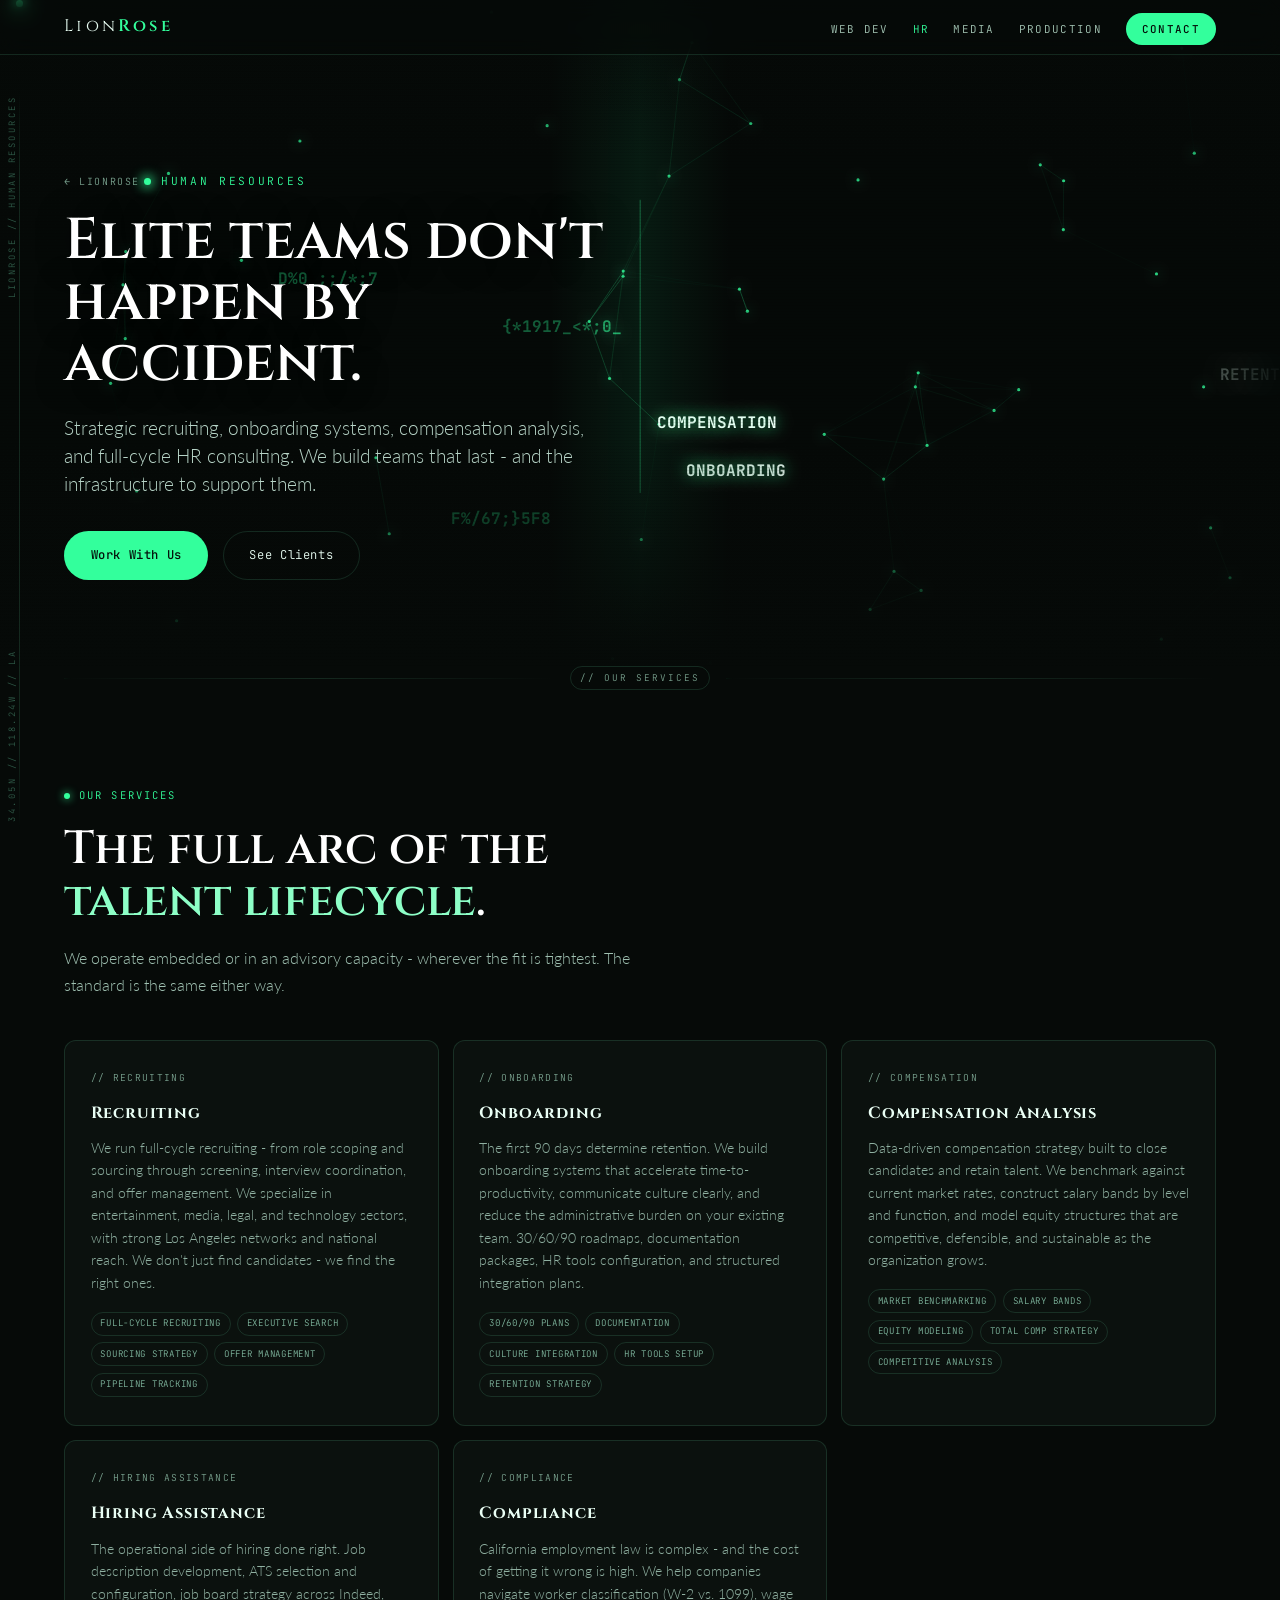
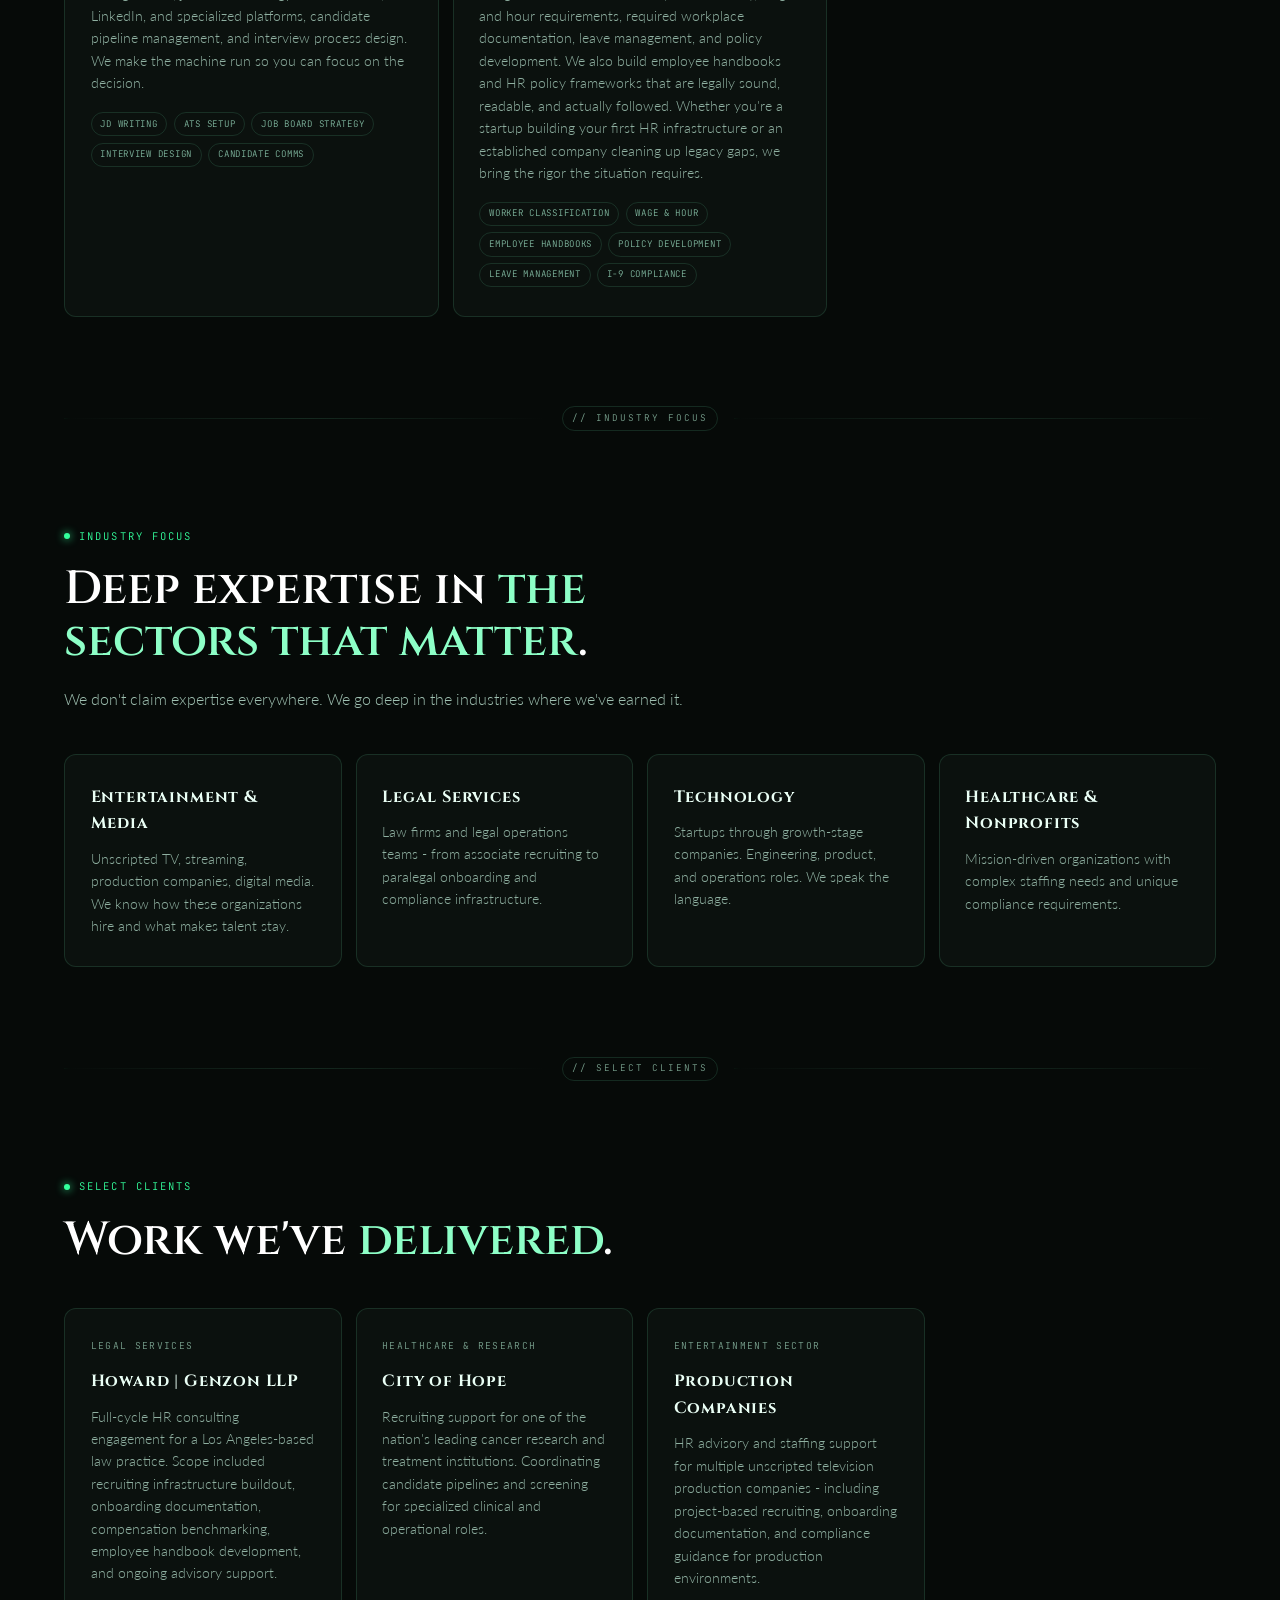
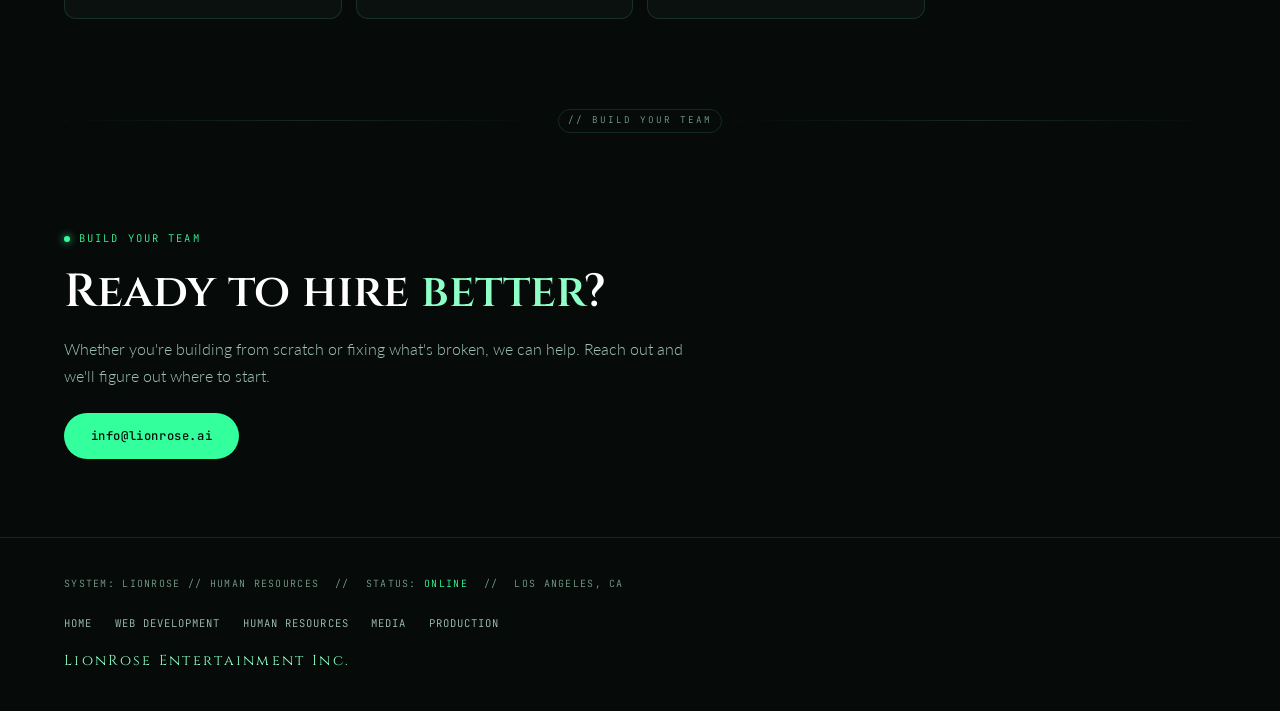
==== commit 0245154b: "Add real app screenshots, SEO and social metadata, sitemap, and a single-source product generator Bl" ====
--- a/hr.html
+++ b/hr.html
@@ -4,6 +4,19 @@
 <meta charset="UTF-8" />
 <meta name="viewport" content="width=device-width, initial-scale=1.0" />
 <title>Human Resources | LionRose</title>
+<!-- SEO -->
+<meta name="description" content="Strategic recruiting, onboarding systems, compensation analysis, and full-cycle HR consulting. LionRose builds elite teams and the infrastructure to support them." />
+<link rel="canonical" href="https://lionrose.ai/hr.html" />
+<meta property="og:type" content="website" />
+<meta property="og:site_name" content="LionRose" />
+<meta property="og:title" content="Human Resources | LionRose" />
+<meta property="og:description" content="Strategic recruiting, onboarding systems, compensation analysis, and full-cycle HR consulting. LionRose builds elite teams and the infrastructure to support them." />
+<meta property="og:url" content="https://lionrose.ai/hr.html" />
+<meta property="og:image" content="https://lionrose.ai/products/og-default.png" />
+<meta name="twitter:card" content="summary_large_image" />
+<meta name="twitter:title" content="Human Resources | LionRose" />
+<meta name="twitter:description" content="Strategic recruiting, onboarding systems, compensation analysis, and full-cycle HR consulting. LionRose builds elite teams and the infrastructure to support them." />
+<meta name="twitter:image" content="https://lionrose.ai/products/og-default.png" />
 <link href="https://fonts.googleapis.com/css2?family=Cinzel:wght@600;900&family=JetBrains+Mono:wght@400;500;700&family=Lato:wght@300;400;700&display=swap" rel="stylesheet" />
 <link rel="stylesheet" href="lionrose-green.css" />
 </head>
--- a/lionrose-green.css
+++ b/lionrose-green.css
@@ -153,3 +153,20 @@
   .mq-track,.divider .ln::after,.rail .node,.eyebrow i,.k i{animation:none;}
   .reveal{opacity:1;transform:none;}
 }
+
+/* product cards (What We're Building) + product detail pages */
+.pcard{padding:0;display:flex;flex-direction:column;}
+.pcard .thumb{overflow:hidden;border-bottom:1px solid var(--border);background:#070c09;line-height:0;}
+.pcard .thumb img{display:block;width:100%;height:auto;aspect-ratio:16/10;object-fit:cover;transition:transform .45s ease;}
+.pcard:hover .thumb img{transform:scale(1.045);}
+.pcard .body{padding:1.4rem 1.5rem 1.6rem;display:flex;flex-direction:column;flex:1;}
+.pcard .body .top{margin-bottom:0.55rem;}
+.pcard .body p{flex:1;}
+.pcard .golink{cursor:pointer;}
+.pcard:hover .golink{color:var(--green-soft);border-color:var(--green-soft);}
+
+.pdetail{display:grid;grid-template-columns:1fr 1fr;gap:2.6rem;align-items:center;margin-top:1rem;}
+@media(max-width:820px){.pdetail{grid-template-columns:1fr;gap:1.8rem;}}
+.pshot{border:1px solid var(--border);border-radius:14px;overflow:hidden;background:var(--panel);box-shadow:0 24px 60px rgba(0,0,0,0.45);}
+.pshot img{display:block;width:100%;height:auto;}
+.pinfo .k{margin-bottom:1rem;}
